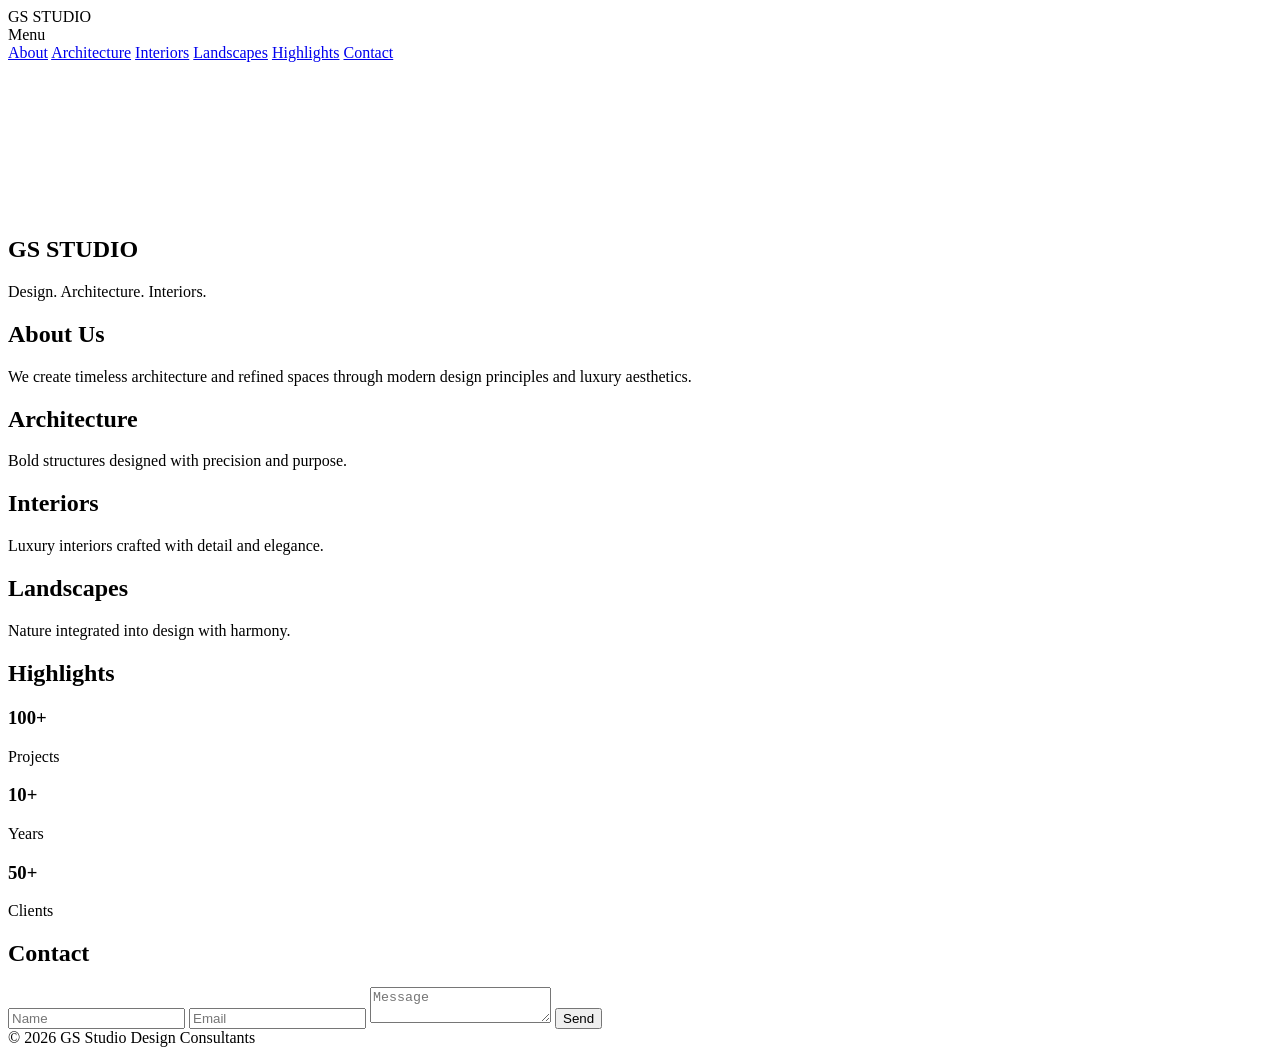
==== index.html @ 10abceb5 "Create index.html" ====
<!DOCTYPE html>
<html lang="en">
<head>
<meta charset="UTF-8">
<meta name="viewport" content="width=device-width, initial-scale=1.0">

<title>GS Studio Design Consultants</title>

<link rel="stylesheet" href="css/style.css">

<link href="https://fonts.googleapis.com/css2?family=Playfair+Display:wght@500&family=Inter:wght@300;400&display=swap" rel="stylesheet">

</head>

<body>

<!-- NAV -->
<header>
    <div class="logo">GS STUDIO</div>
    <div class="menu-toggle" onclick="toggleMenu()">Menu</div>
</header>

<nav id="menu">
    <a href="#about">About</a>
    <a href="#architecture">Architecture</a>
    <a href="#interiors">Interiors</a>
    <a href="#landscape">Landscapes</a>
    <a href="#highlights">Highlights</a>
    <a href="#contact">Contact</a>
</nav>

<!-- HERO -->
<section class="hero">
    <video autoplay muted loop>
        <source src="assets/videos/bg.mp4" type="video/mp4">
    </video>

    <div class="hero-text">
        <h1>GS STUDIO</h1>
        <p>Design. Architecture. Interiors.</p>
    </div>
</section>

<!-- ABOUT -->
<section id="about" class="fade">
    <h2>About Us</h2>
    <p>We create timeless architecture and refined spaces through modern design principles and luxury aesthetics.</p>
</section>

<!-- ARCHITECTURE -->
<section id="architecture" class="split fade">
    <div class="text">
        <h2>Architecture</h2>
        <p>Bold structures designed with precision and purpose.</p>
    </div>
    <div class="image" style="background-image:url('assets/images/arch.jpg')"></div>
</section>

<!-- INTERIORS -->
<section id="interiors" class="split reverse fade">
    <div class="image" style="background-image:url('assets/images/interior.jpg')"></div>
    <div class="text">
        <h2>Interiors</h2>
        <p>Luxury interiors crafted with detail and elegance.</p>
    </div>
</section>

<!-- LANDSCAPE -->
<section id="landscape" class="split fade">
    <div class="text">
        <h2>Landscapes</h2>
        <p>Nature integrated into design with harmony.</p>
    </div>
    <div class="image" style="background-image:url('assets/images/landscape.jpg')"></div>
</section>

<!-- HIGHLIGHTS -->
<section id="highlights" class="fade center">
    <h2>Highlights</h2>
    <div class="stats">
        <div><h3>100+</h3><p>Projects</p></div>
        <div><h3>10+</h3><p>Years</p></div>
        <div><h3>50+</h3><p>Clients</p></div>
    </div>
</section>

<!-- CONTACT -->
<section id="contact" class="fade center">
    <h2>Contact</h2>
    <input type="text" placeholder="Name">
    <input type="email" placeholder="Email">
    <textarea placeholder="Message"></textarea>
    <button>Send</button>
</section>

<footer>
    © 2026 GS Studio Design Consultants
</footer>

<script src="js/script.js"></script>

</body>
</html>
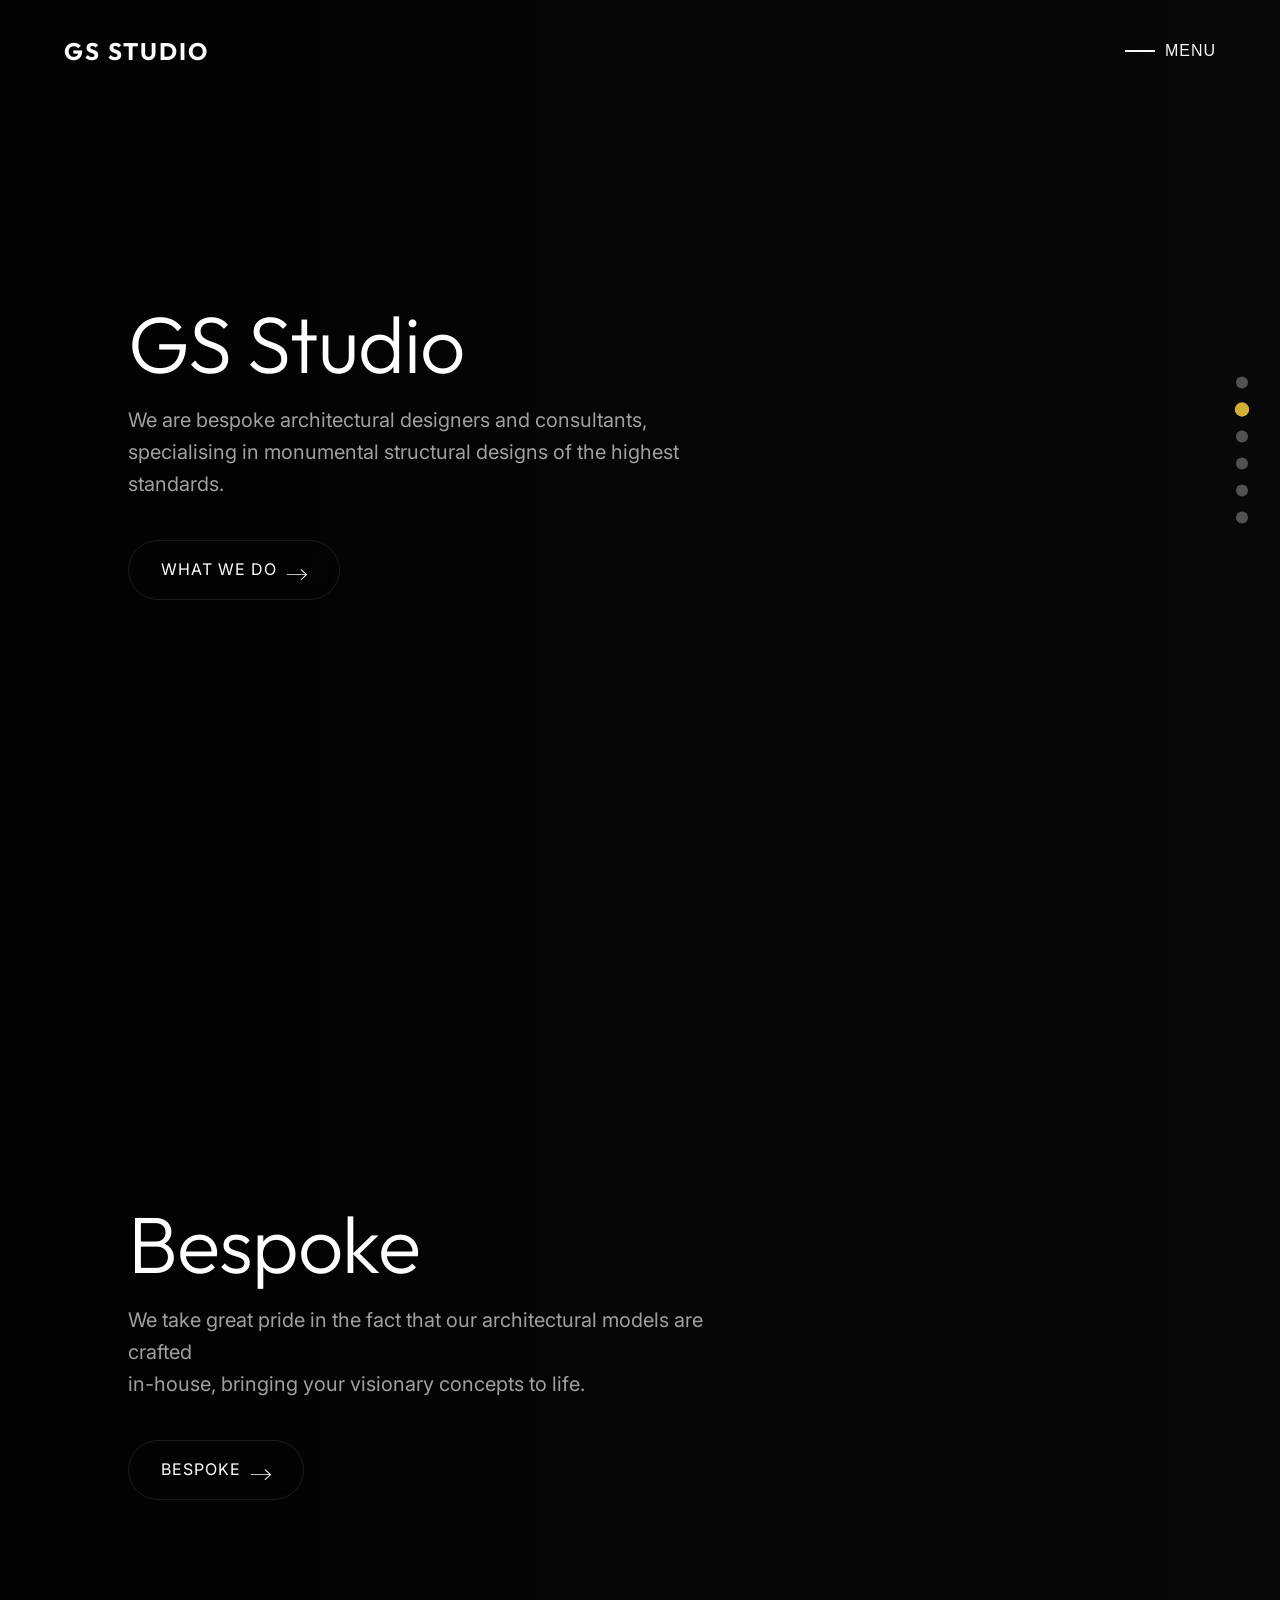
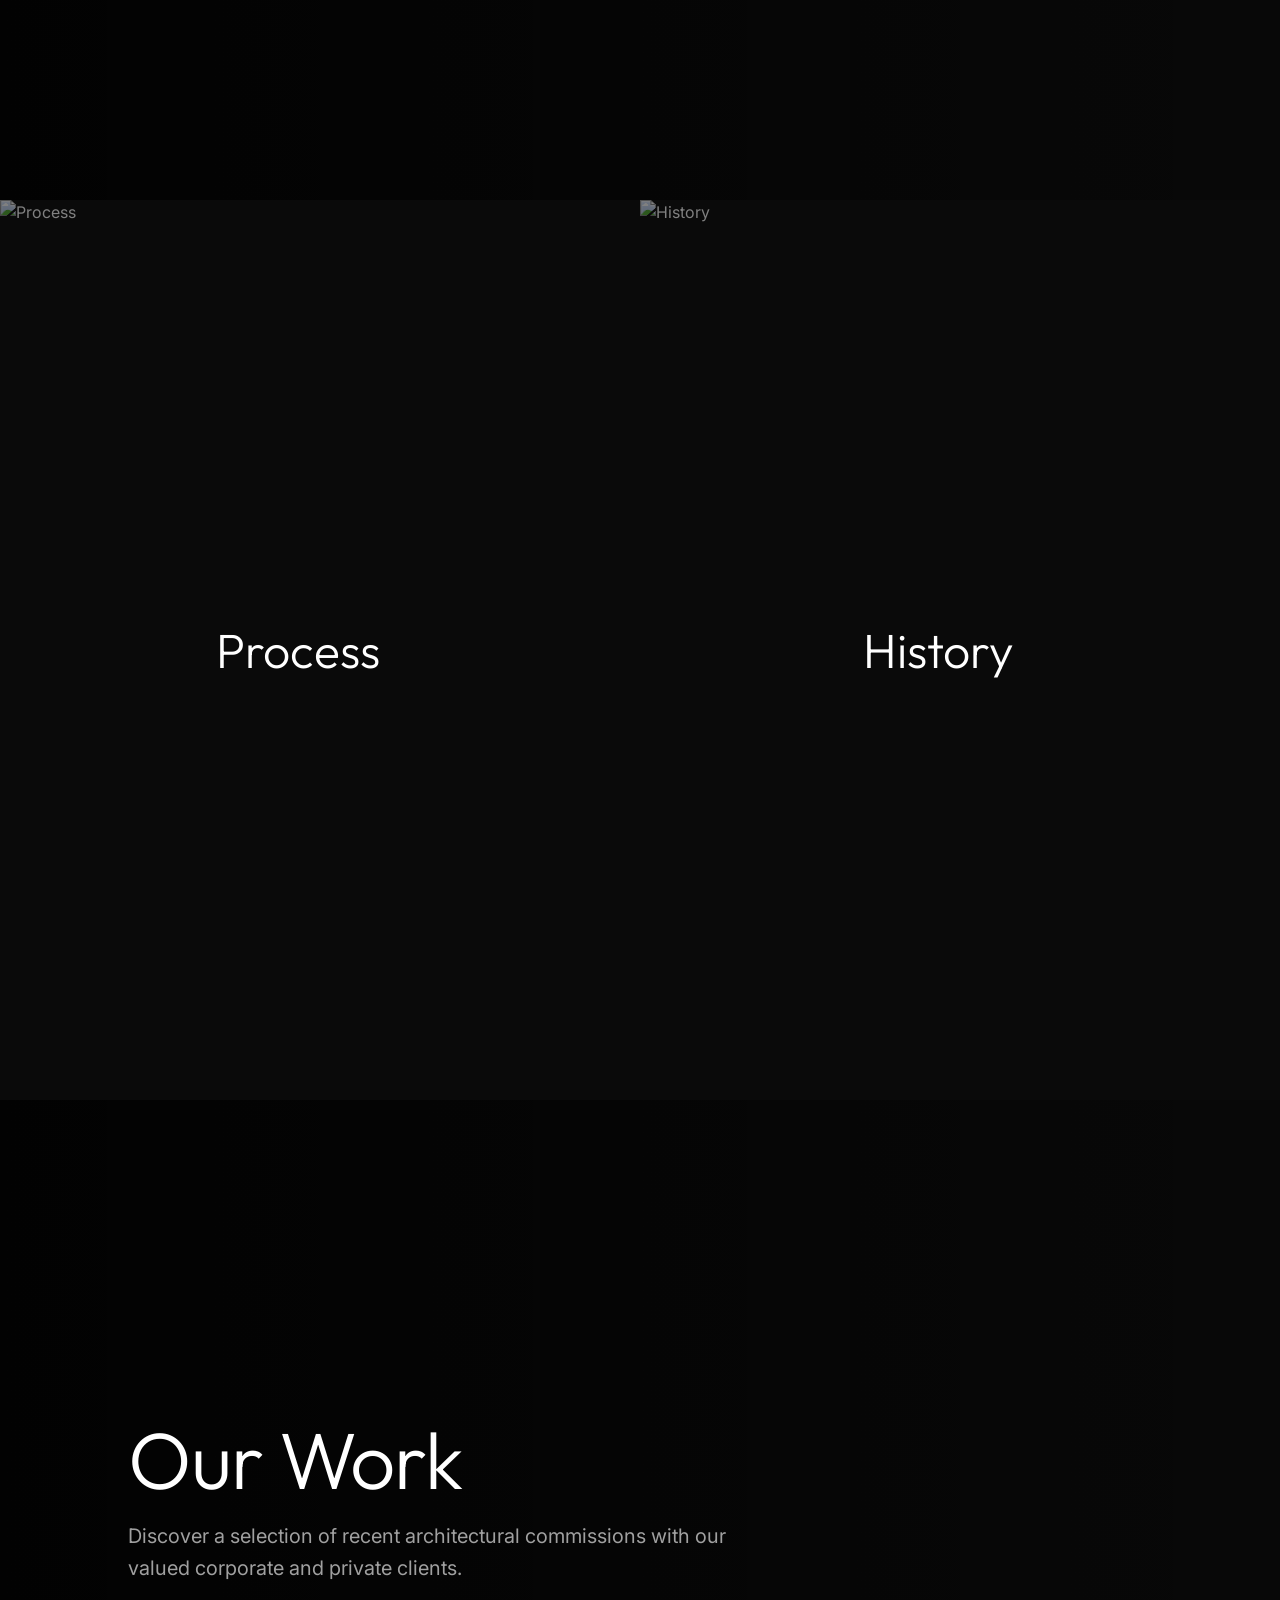
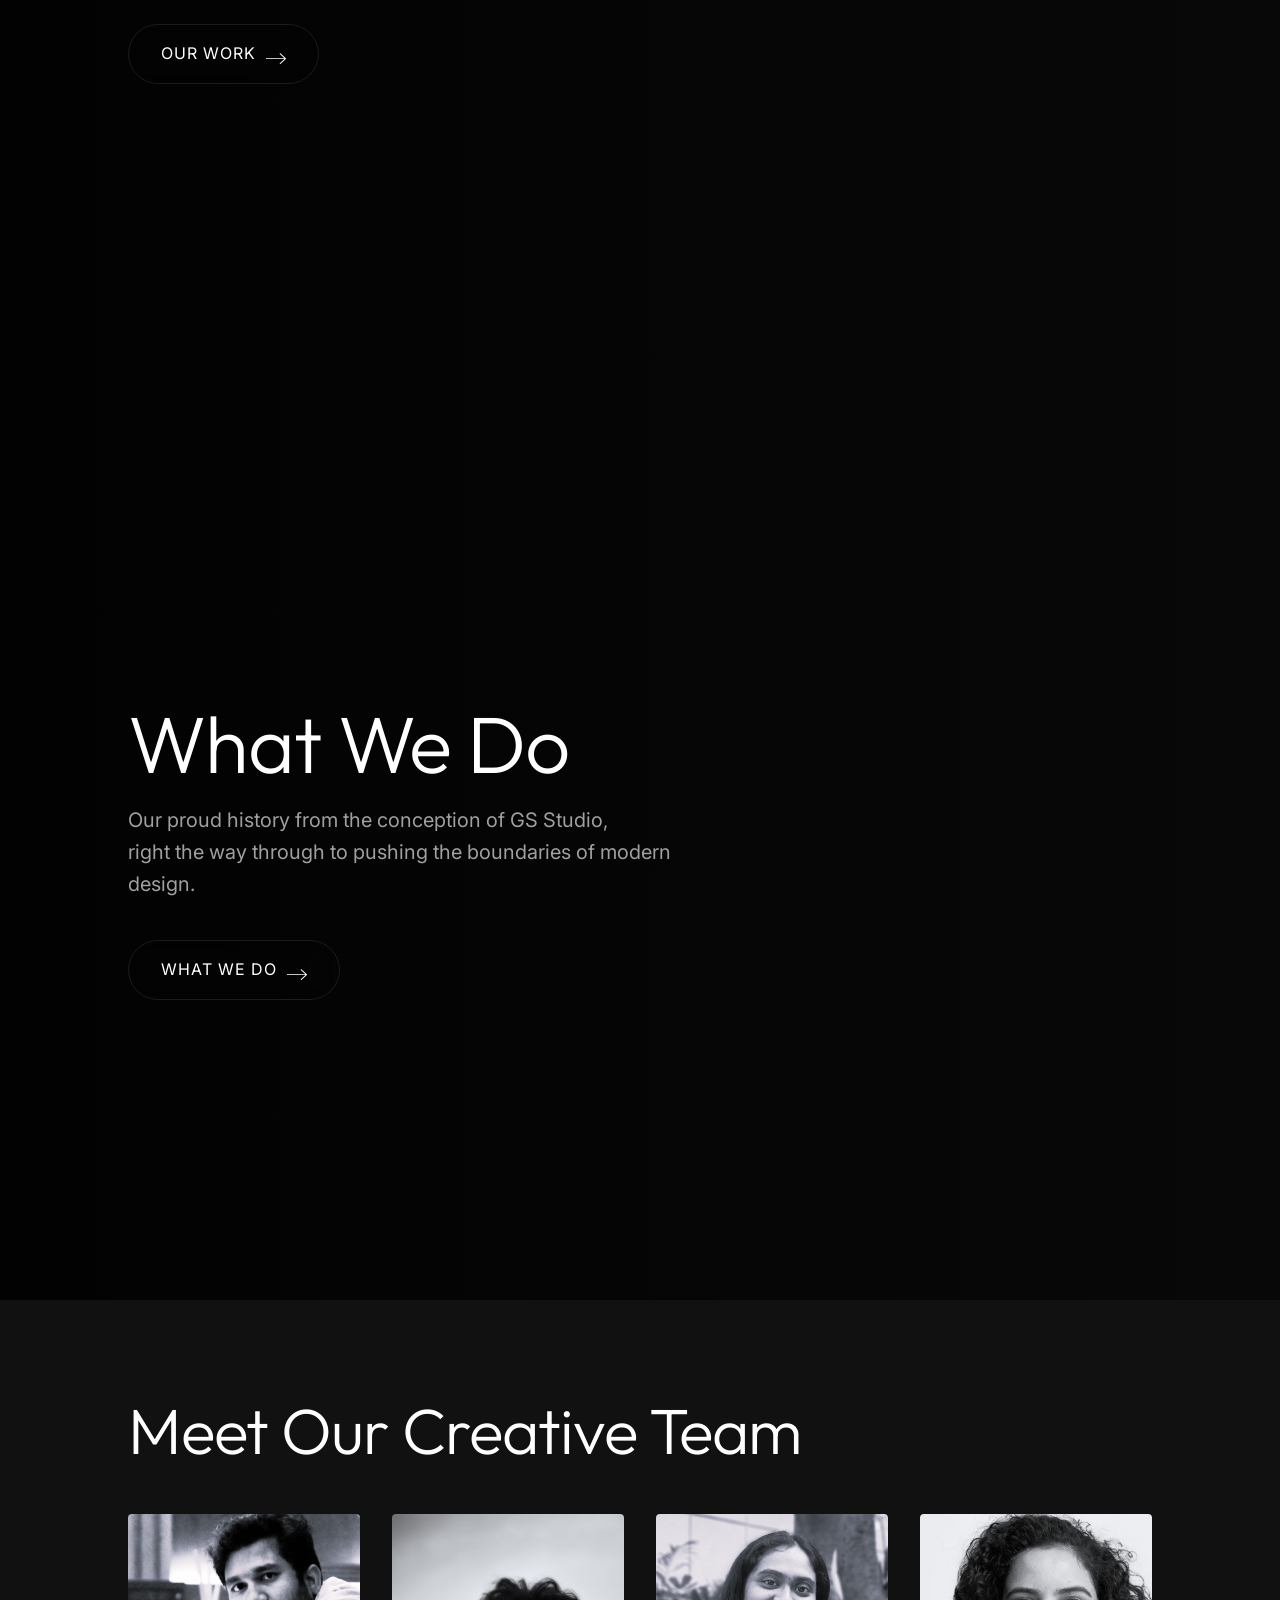
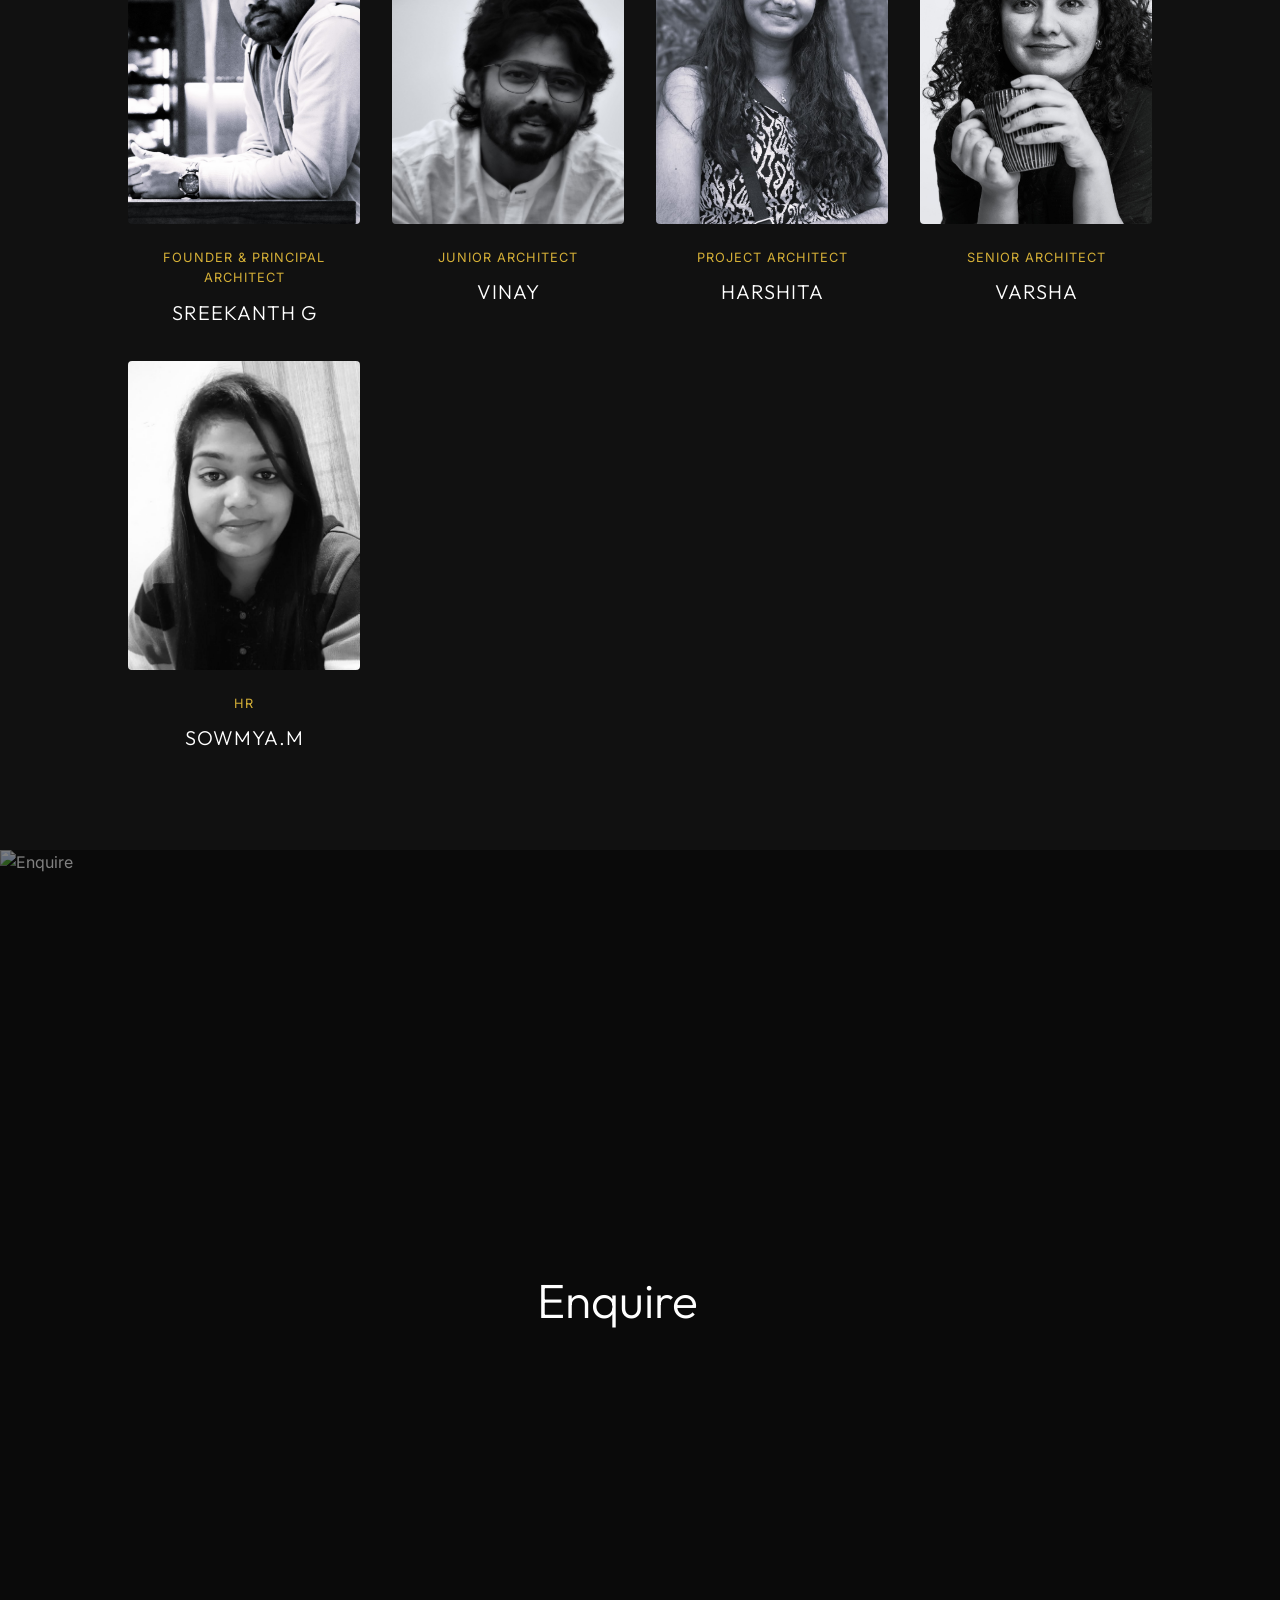
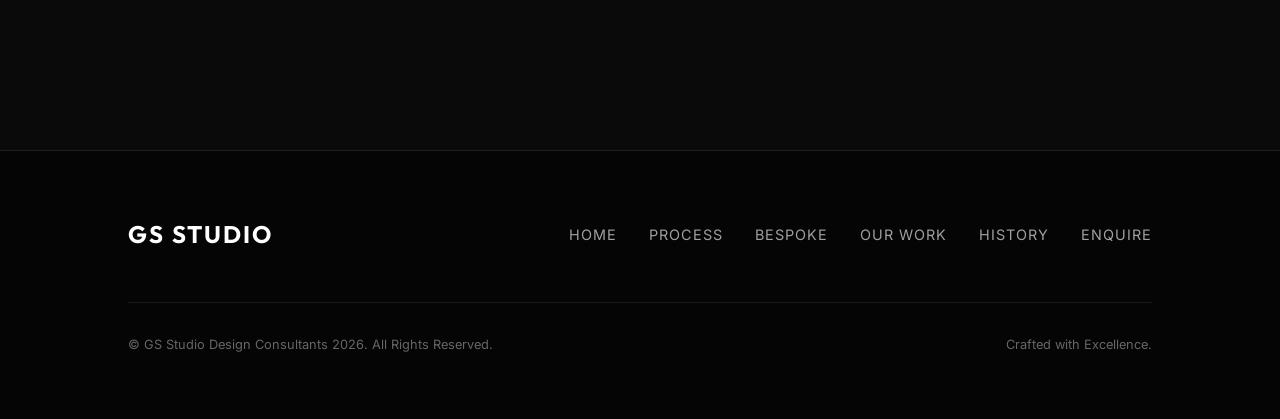
==== commit b2da7ba0: "Initial website" ====
--- a/index.html
+++ b/index.html
@@ -1,103 +1,242 @@
 <!DOCTYPE html>
 <html lang="en">
+
 <head>
-<meta charset="UTF-8">
-<meta name="viewport" content="width=device-width, initial-scale=1.0">
-
-<title>GS Studio Design Consultants</title>
-
-<link rel="stylesheet" href="css/style.css">
-
-<link href="https://fonts.googleapis.com/css2?family=Playfair+Display:wght@500&family=Inter:wght@300;400&display=swap" rel="stylesheet">
-
+  <meta charset="UTF-8">
+  <meta name="viewport" content="width=device-width, initial-scale=1.0">
+  <title>GS Studio Design Consultants | Architect</title>
+  <link rel="stylesheet" href="style.css">
 </head>
 
 <body>
 
-<!-- NAV -->
-<header>
-    <div class="logo">GS STUDIO</div>
-    <div class="menu-toggle" onclick="toggleMenu()">Menu</div>
-</header>
-
-<nav id="menu">
-    <a href="#about">About</a>
-    <a href="#architecture">Architecture</a>
-    <a href="#interiors">Interiors</a>
-    <a href="#landscape">Landscapes</a>
-    <a href="#highlights">Highlights</a>
-    <a href="#contact">Contact</a>
-</nav>
-
-<!-- HERO -->
-<section class="hero">
-    <video autoplay muted loop>
-        <source src="assets/videos/bg.mp4" type="video/mp4">
-    </video>
-
-    <div class="hero-text">
-        <h1>GS STUDIO</h1>
-        <p>Design. Architecture. Interiors.</p>
+  <!-- SVGs for Icons -->
+  <svg style="display: none;">
+    <symbol viewBox="0 0 24 13" id="icon-arrow-right">
+      <path
+        d="M16.89,5.46a.54.54,0,0,0-.49.36.53.53,0,0,0,.15.59l5.5,5.05H.52a.55.55,0,1,0,0,1.09H22.05l-5.5,5a.55.55,0,0,0-.18.38.52.52,0,0,0,.14.39.55.55,0,0,0,.38.18.52.52,0,0,0,.39-.14l6.54-6A.58.58,0,0,0,24,12a.55.55,0,0,0-.18-.4l-6.54-6a.54.54,0,0,0-.39-.14Z" />
+    </symbol>
+  </svg>
+
+  <header class="header">
+    <a href="#" class="logo">GS Studio</a>
+    <button class="menu-btn js-menu-btn">
+      <span class="line"></span> Menu
+    </button>
+  </header>
+
+  <div class="full-menu js-full-menu">
+    <button class="menu-close js-menu-close">Close</button>
+    <div class="menu-inner">
+      <nav class="menu-nav">
+        <ul class="menu-list">
+          <li><a href="#" class="menu-link active">Home</a></li>
+          <li><a href="#" class="menu-link">What We Do</a></li>
+          <li><a href="#" class="menu-link">Process</a></li>
+          <li><a href="#" class="menu-link">Bespoke</a></li>
+          <li><a href="#" class="menu-link">Our Work</a></li>
+          <li><a href="#" class="menu-link">History</a></li>
+          <li><a href="#" class="menu-link">Team</a></li>
+          <li><a href="#" class="menu-link">Work With Us</a></li>
+          <li><a href="#" class="menu-link">Partners</a></li>
+          <li><a href="#" class="menu-link">Enquire</a></li>
+        </ul>
+      </nav>
+      <div class="menu-info">
+        <div class="info-block">
+          <h6>Address.</h6>
+          <p>GS Studio Design Consultants<br>Level 42, Architectural Tower<br>Metropolis<br>Global City</p>
+        </div>
+        <div class="info-block">
+          <h6>Visit.</h6>
+          <p><a href="#">Book an appointment</a></p>
+        </div>
+        <div class="info-block">
+          <h6>Contact.</h6>
+          <p><a href="tel:+123456789">+1 234 567 89</a><br><a href="mailto:hello@gsstudio.com">hello@gsstudio.com</a>
+          </p>
+        </div>
+        <div class="info-block">
+          <h6>Social.</h6>
+          <ul class="social-list">
+            <li><a href="#">Instagram</a></li>
+            <li><a href="#">LinkedIn</a></li>
+            <li><a href="#">Twitter</a></li>
+          </ul>
+        </div>
+      </div>
     </div>
-</section>
-
-<!-- ABOUT -->
-<section id="about" class="fade">
-    <h2>About Us</h2>
-    <p>We create timeless architecture and refined spaces through modern design principles and luxury aesthetics.</p>
-</section>
-
-<!-- ARCHITECTURE -->
-<section id="architecture" class="split fade">
-    <div class="text">
-        <h2>Architecture</h2>
-        <p>Bold structures designed with precision and purpose.</p>
+  </div>
+
+  <div class="jump-nav">
+    <button class="jump-btn active" title="GS Studio"></button>
+    <button class="jump-btn" title="Bespoke"></button>
+    <button class="jump-btn" title="Process"></button>
+    <button class="jump-btn" title="Our Work"></button>
+    <button class="jump-btn" title="What We Do"></button>
+    <button class="jump-btn" title="Team"></button>
+  </div>
+
+  <main>
+    <!-- Section 1 -->
+    <section class="section-panel" id="clarity">
+      <img src="https://images.unsplash.com/photo-1600596542815-ffad4c1539a9?q=80&w=2075&auto=format&fit=crop"
+        class="section-bg" alt="Architecture Hero">
+      <div class="section-overlay"></div>
+      <div class="content">
+        <h1 class="heading">GS Studio</h1>
+        <p class="intro">We are bespoke architectural designers and consultants,<br>specialising in monumental
+          structural designs of the highest standards.</p>
+        <a href="#" class="btn">What We Do <svg>
+            <use href="#icon-arrow-right"></use>
+          </svg></a>
+      </div>
+    </section>
+
+    <!-- Section 2 -->
+    <section class="section-panel" id="bespoke">
+      <img src="https://images.unsplash.com/photo-1600607687939-ce8a6c25118c?q=80&w=2053&auto=format&fit=crop"
+        class="section-bg" alt="Bespoke Architecture">
+      <div class="section-overlay"></div>
+      <div class="content">
+        <h2 class="heading">Bespoke</h2>
+        <p class="intro">We take great pride in the fact that our architectural models are crafted<br>in-house, bringing
+          your visionary concepts to life.</p>
+        <a href="#" class="btn">Bespoke <svg>
+            <use href="#icon-arrow-right"></use>
+          </svg></a>
+      </div>
+    </section>
+
+    <!-- Section 3 Split -->
+    <section class="split-section" id="process">
+      <div class="tile">
+        <img src="https://images.unsplash.com/photo-1503387762-592deb58ef4e?q=80&w=2071&auto=format&fit=crop"
+          class="tile-bg" alt="Process">
+        <div class="tile-content">
+          <h3 class="tile-heading">Process <svg class="tile-icon">
+              <use href="#icon-arrow-right"></use>
+            </svg></h3>
+        </div>
+      </div>
+      <div class="tile">
+        <img src="https://images.unsplash.com/photo-1486406146926-c627a92ad1ab?q=80&w=2070&auto=format&fit=crop"
+          class="tile-bg" alt="History">
+        <div class="tile-content">
+          <h3 class="tile-heading">History <svg class="tile-icon">
+              <use href="#icon-arrow-right"></use>
+            </svg></h3>
+        </div>
+      </div>
+    </section>
+
+    <!-- Section 4 -->
+    <section class="section-panel" id="our-work">
+      <img src="https://images.unsplash.com/photo-1600585154340-be6161a56a0c?q=80&w=2070&auto=format&fit=crop"
+        class="section-bg" alt="Our Work">
+      <div class="section-overlay"></div>
+      <div class="content">
+        <h2 class="heading">Our Work</h2>
+        <p class="intro">Discover a selection of recent architectural commissions with our<br>valued corporate and
+          private clients.</p>
+        <a href="#" class="btn">Our Work <svg>
+            <use href="#icon-arrow-right"></use>
+          </svg></a>
+      </div>
+    </section>
+
+    <!-- Section 5 -->
+    <section class="section-panel" id="what-we-do">
+      <img src="https://images.unsplash.com/photo-1512917774080-9991f1c4c750?q=80&w=2070&auto=format&fit=crop"
+        class="section-bg" alt="What We Do">
+      <div class="section-overlay"></div>
+      <div class="content">
+        <h2 class="heading">What We Do</h2>
+        <p class="intro">Our proud history from the conception of GS Studio,<br>right the way through to pushing the
+          boundaries of modern design.</p>
+        <a href="#" class="btn">What We Do <svg>
+            <use href="#icon-arrow-right"></use>
+          </svg></a>
+      </div>
+    </section>
+
+    <!-- Team Section -->
+    <section class="team-section" id="team">
+      <div class="content team-content">
+        <h2 class="heading" style="font-size: 4rem;">Meet Our Creative Team</h2>
+        <div class="team-grid">
+          <div class="team-member">
+            <div class="team-img-wrapper">
+              <img src="employees/SREEKANTH_G._-_PRINCIPAL_ARCHITECT__FOUNDER.JPG" alt="Sreekanth G">
+            </div>
+            <p class="team-role">FOUNDER & PRINCIPAL ARCHITECT</p>
+            <h4 class="team-name">SREEKANTH G</h4>
+          </div>
+          <div class="team-member">
+            <div class="team-img-wrapper">
+              <img src="employees/VINAY_-_JUNIOR_ARCHITECT..jpg" alt="Vinay">
+            </div>
+            <p class="team-role">JUNIOR ARCHITECT</p>
+            <h4 class="team-name">VINAY</h4>
+          </div>
+          <div class="team-member">
+            <div class="team-img-wrapper">
+              <img src="employees/HARSHITA_-_PROJECT_ARCHITECT.jpg" alt="Harshita">
+            </div>
+            <p class="team-role">PROJECT ARCHITECT</p>
+            <h4 class="team-name">HARSHITA</h4>
+          </div>
+          <div class="team-member">
+            <div class="team-img-wrapper">
+              <img src="employees/IMG_0664_xVgN5ju.JPG" alt="Varsha">
+            </div>
+            <p class="team-role">SENIOR ARCHITECT</p>
+            <h4 class="team-name">VARSHA</h4>
+          </div>
+          <div class="team-member">
+            <div class="team-img-wrapper">
+              <img src="employees/sowmya_pic.jpeg" alt="Sowmya.M">
+            </div>
+            <p class="team-role">HR</p>
+            <h4 class="team-name">SOWMYA.M</h4>
+          </div>
+        </div>
+      </div>
+    </section>
+
+    <!-- Enquire Split -->
+    <section class="split-section" id="enquire">
+      <div class="tile" style="flex: 100%;">
+        <img src="https://images.unsplash.com/photo-1497366216548-37526070297c?q=80&w=2069&auto=format&fit=crop"
+          class="tile-bg" alt="Enquire">
+        <div class="tile-content">
+          <h3 class="tile-heading">Enquire <svg class="tile-icon">
+              <use href="#icon-arrow-right"></use>
+            </svg></h3>
+        </div>
+      </div>
+    </section>
+  </main>
+
+  <footer class="footer">
+    <div class="footer-top">
+      <a href="#" class="logo">GS Studio</a>
+      <ul class="footer-nav">
+        <li><a href="#">Home</a></li>
+        <li><a href="#">Process</a></li>
+        <li><a href="#">Bespoke</a></li>
+        <li><a href="#">Our Work</a></li>
+        <li><a href="#">History</a></li>
+        <li><a href="#">Enquire</a></li>
+      </ul>
     </div>
-    <div class="image" style="background-image:url('assets/images/arch.jpg')"></div>
-</section>
-
-<!-- INTERIORS -->
-<section id="interiors" class="split reverse fade">
-    <div class="image" style="background-image:url('assets/images/interior.jpg')"></div>
-    <div class="text">
-        <h2>Interiors</h2>
-        <p>Luxury interiors crafted with detail and elegance.</p>
+    <div class="footer-bottom">
+      <p>© GS Studio Design Consultants 2026. All Rights Reserved.</p>
+      <p>Crafted with Excellence.</p>
     </div>
-</section>
-
-<!-- LANDSCAPE -->
-<section id="landscape" class="split fade">
-    <div class="text">
-        <h2>Landscapes</h2>
-        <p>Nature integrated into design with harmony.</p>
-    </div>
-    <div class="image" style="background-image:url('assets/images/landscape.jpg')"></div>
-</section>
-
-<!-- HIGHLIGHTS -->
-<section id="highlights" class="fade center">
-    <h2>Highlights</h2>
-    <div class="stats">
-        <div><h3>100+</h3><p>Projects</p></div>
-        <div><h3>10+</h3><p>Years</p></div>
-        <div><h3>50+</h3><p>Clients</p></div>
-    </div>
-</section>
-
-<!-- CONTACT -->
-<section id="contact" class="fade center">
-    <h2>Contact</h2>
-    <input type="text" placeholder="Name">
-    <input type="email" placeholder="Email">
-    <textarea placeholder="Message"></textarea>
-    <button>Send</button>
-</section>
-
-<footer>
-    © 2026 GS Studio Design Consultants
-</footer>
-
-<script src="js/script.js"></script>
-
+  </footer>
+
+  <script src="script.js"></script>
 </body>
-</html>
+
+</html>
--- a/style.css
+++ b/style.css
@@ -0,0 +1,510 @@
+@import url('https://fonts.googleapis.com/css2?family=Inter:wght@300;400;500&family=Outfit:wght@300;400;600;700&display=swap');
+
+:root {
+  --bg-color: #0a0a0a;
+  --text-primary: #ffffff;
+  --text-secondary: #a0a0a0;
+  --accent-color: #d4af37; /* Gold */
+  --border-color: rgba(255, 255, 255, 0.1);
+  --glass-bg: rgba(10, 10, 10, 0.7);
+}
+
+* {
+  box-sizing: border-box;
+  margin: 0;
+  padding: 0;
+}
+
+body {
+  font-family: 'Inter', sans-serif;
+  background-color: var(--bg-color);
+  color: var(--text-primary);
+  overflow-x: hidden;
+  line-height: 1.6;
+}
+
+h1, h2, h3, h4, h5, h6 {
+  font-family: 'Outfit', sans-serif;
+  font-weight: 300;
+}
+
+a {
+  text-decoration: none;
+  color: inherit;
+}
+
+/* Header */
+.header {
+  position: fixed;
+  top: 0;
+  left: 0;
+  width: 100%;
+  padding: 2rem 4rem;
+  display: flex;
+  justify-content: space-between;
+  align-items: center;
+  z-index: 100;
+  mix-blend-mode: difference;
+}
+
+.logo {
+  font-family: 'Outfit', sans-serif;
+  font-size: 1.5rem;
+  font-weight: 700;
+  letter-spacing: 2px;
+  text-transform: uppercase;
+  color: #fff;
+}
+
+.menu-btn {
+  background: none;
+  border: none;
+  color: #fff;
+  font-size: 1rem;
+  font-weight: 500;
+  cursor: pointer;
+  text-transform: uppercase;
+  letter-spacing: 1px;
+  display: flex;
+  align-items: center;
+  gap: 10px;
+}
+
+.menu-btn .line {
+  display: block;
+  width: 30px;
+  height: 2px;
+  background-color: #fff;
+  transition: 0.3s;
+}
+
+.menu-btn:hover .line {
+  width: 40px;
+}
+
+/* Sections */
+.section-panel {
+  position: relative;
+  height: 100vh;
+  width: 100%;
+  display: flex;
+  align-items: center;
+  justify-content: flex-start;
+  padding: 0 10%;
+  overflow: hidden;
+}
+
+.section-bg {
+  position: absolute;
+  top: 0;
+  left: 0;
+  width: 100%;
+  height: 100%;
+  object-fit: cover;
+  z-index: -2;
+  filter: brightness(0.6);
+  transition: transform 1.5s ease-out;
+}
+
+.section-overlay {
+  position: absolute;
+  top: 0;
+  left: 0;
+  width: 100%;
+  height: 100%;
+  background: linear-gradient(to right, rgba(0,0,0,0.8) 0%, rgba(0,0,0,0.2) 100%);
+  z-index: -1;
+}
+
+.content {
+  max-width: 600px;
+  opacity: 0;
+  transform: translateY(50px);
+  transition: opacity 1s ease, transform 1s ease;
+}
+
+.content.visible {
+  opacity: 1;
+  transform: translateY(0);
+}
+
+.heading {
+  font-size: 5rem;
+  margin-bottom: 1rem;
+  line-height: 1.1;
+  letter-spacing: -1px;
+}
+
+.intro {
+  font-size: 1.25rem;
+  color: var(--text-secondary);
+  margin-bottom: 2.5rem;
+}
+
+.btn {
+  display: inline-flex;
+  align-items: center;
+  padding: 1rem 2rem;
+  background-color: transparent;
+  color: var(--text-primary);
+  border: 1px solid var(--border-color);
+  border-radius: 30px;
+  font-size: 1rem;
+  text-transform: uppercase;
+  letter-spacing: 1px;
+  transition: all 0.3s ease;
+  backdrop-filter: blur(10px);
+}
+
+.btn:hover {
+  background-color: var(--accent-color);
+  border-color: var(--accent-color);
+  color: #000;
+}
+
+.btn svg {
+  margin-left: 10px;
+  width: 20px;
+  height: 20px;
+  fill: currentColor;
+  transition: transform 0.3s ease;
+}
+
+.btn:hover svg {
+  transform: translateX(5px);
+}
+
+/* Split Section */
+.split-section {
+  display: flex;
+  height: 100vh;
+  width: 100%;
+}
+
+.tile {
+  flex: 1;
+  position: relative;
+  overflow: hidden;
+  display: flex;
+  align-items: center;
+  justify-content: center;
+  cursor: pointer;
+}
+
+.tile-bg {
+  position: absolute;
+  top: 0;
+  left: 0;
+  width: 100%;
+  height: 100%;
+  object-fit: cover;
+  transition: transform 0.7s ease, filter 0.7s ease;
+  filter: brightness(0.5);
+  z-index: -1;
+}
+
+.tile:hover .tile-bg {
+  transform: scale(1.05);
+  filter: brightness(0.3);
+}
+
+.tile-content {
+  text-align: center;
+  z-index: 1;
+}
+
+.tile-heading {
+  font-size: 3rem;
+  display: flex;
+  align-items: center;
+  gap: 15px;
+  transition: color 0.3s ease;
+}
+
+.tile:hover .tile-heading {
+  color: var(--accent-color);
+}
+
+.tile-icon {
+  width: 30px;
+  height: 30px;
+  fill: currentColor;
+  opacity: 0;
+  transform: translateX(-20px);
+  transition: all 0.3s ease;
+}
+
+.tile:hover .tile-icon {
+  opacity: 1;
+  transform: translateX(0);
+}
+
+/* Jump Nav */
+.jump-nav {
+  position: fixed;
+  right: 2rem;
+  top: 50%;
+  transform: translateY(-50%);
+  display: flex;
+  flex-direction: column;
+  gap: 15px;
+  z-index: 50;
+}
+
+.jump-btn {
+  width: 12px;
+  height: 12px;
+  border-radius: 50%;
+  background-color: rgba(255, 255, 255, 0.3);
+  border: none;
+  cursor: pointer;
+  transition: all 0.3s ease;
+  position: relative;
+}
+
+.jump-btn:hover, .jump-btn.active {
+  background-color: var(--accent-color);
+  transform: scale(1.2);
+}
+
+.jump-btn::after {
+  content: attr(title);
+  position: absolute;
+  right: 25px;
+  top: 50%;
+  transform: translateY(-50%);
+  background-color: var(--glass-bg);
+  padding: 5px 10px;
+  border-radius: 4px;
+  font-size: 0.8rem;
+  opacity: 0;
+  visibility: hidden;
+  transition: all 0.3s ease;
+  white-space: nowrap;
+  backdrop-filter: blur(5px);
+}
+
+.jump-btn:hover::after {
+  opacity: 1;
+  visibility: visible;
+}
+
+/* Fullscreen Menu */
+.full-menu {
+  position: fixed;
+  top: 0;
+  left: 0;
+  width: 100%;
+  height: 100vh;
+  background-color: rgba(10, 10, 10, 0.95);
+  backdrop-filter: blur(20px);
+  z-index: 200;
+  display: flex;
+  opacity: 0;
+  visibility: hidden;
+  transition: all 0.5s cubic-bezier(0.77, 0, 0.175, 1);
+}
+
+.full-menu.open {
+  opacity: 1;
+  visibility: visible;
+}
+
+.menu-close {
+  position: absolute;
+  top: 2rem;
+  right: 4rem;
+  background: none;
+  border: none;
+  color: #fff;
+  font-size: 1rem;
+  cursor: pointer;
+  text-transform: uppercase;
+  letter-spacing: 1px;
+  transition: color 0.3s;
+}
+
+.menu-close:hover {
+  color: var(--accent-color);
+}
+
+.menu-inner {
+  display: flex;
+  width: 100%;
+  padding: 8rem 10%;
+  gap: 10%;
+}
+
+.menu-nav {
+  flex: 1;
+}
+
+.menu-list {
+  list-style: none;
+  display: flex;
+  flex-direction: column;
+  gap: 1.5rem;
+}
+
+.menu-link {
+  font-family: 'Outfit', sans-serif;
+  font-size: 3rem;
+  font-weight: 300;
+  position: relative;
+  transition: color 0.3s;
+  display: inline-block;
+}
+
+.menu-link:hover, .menu-link.active {
+  color: var(--accent-color);
+}
+
+.menu-info {
+  flex: 1;
+  display: grid;
+  grid-template-columns: 1fr 1fr;
+  gap: 3rem;
+  align-content: start;
+}
+
+.info-block h6 {
+  font-size: 1rem;
+  color: var(--accent-color);
+  margin-bottom: 1rem;
+  text-transform: uppercase;
+  letter-spacing: 2px;
+}
+
+.info-block p, .info-block a {
+  color: var(--text-secondary);
+  transition: color 0.3s;
+}
+
+.info-block a:hover {
+  color: #fff;
+}
+
+.social-list {
+  list-style: none;
+}
+
+/* Team Section */
+.team-section {
+  position: relative;
+  min-height: 100vh;
+  width: 100%;
+  display: flex;
+  align-items: center;
+  justify-content: center;
+  padding: 6rem 10%;
+  background-color: #111;
+}
+
+.team-content {
+  max-width: 1200px;
+  width: 100%;
+}
+
+.team-grid {
+  display: grid;
+  grid-template-columns: repeat(auto-fit, minmax(200px, 1fr));
+  gap: 2rem;
+  margin-top: 3rem;
+}
+
+.team-member {
+  text-align: center;
+  transition: transform 0.3s ease;
+}
+
+.team-member:hover {
+  transform: translateY(-10px);
+}
+
+.team-img-wrapper {
+  width: 100%;
+  aspect-ratio: 3/4;
+  overflow: hidden;
+  margin-bottom: 1.5rem;
+  border-radius: 4px;
+}
+
+.team-img-wrapper img {
+  width: 100%;
+  height: 100%;
+  object-fit: cover;
+  transition: transform 0.5s ease;
+  background-color: #222;
+}
+
+.team-member:hover .team-img-wrapper img {
+  transform: scale(1.05);
+}
+
+.team-role {
+  font-size: 0.8rem;
+  color: var(--accent-color);
+  text-transform: uppercase;
+  letter-spacing: 1px;
+  margin-bottom: 0.5rem;
+}
+
+.team-name {
+  font-size: 1.25rem;
+  color: var(--text-primary);
+  letter-spacing: 1px;
+}
+
+/* Footer */
+.footer {
+  padding: 4rem 10%;
+  background-color: #050505;
+  border-top: 1px solid var(--border-color);
+}
+
+.footer-top {
+  display: flex;
+  justify-content: space-between;
+  align-items: center;
+  margin-bottom: 3rem;
+}
+
+.footer-nav {
+  display: flex;
+  gap: 2rem;
+  list-style: none;
+}
+
+.footer-nav a {
+  color: var(--text-secondary);
+  font-size: 0.9rem;
+  text-transform: uppercase;
+  letter-spacing: 1px;
+  transition: color 0.3s;
+}
+
+.footer-nav a:hover {
+  color: var(--accent-color);
+}
+
+.footer-bottom {
+  display: flex;
+  justify-content: space-between;
+  align-items: center;
+  color: #666;
+  font-size: 0.8rem;
+  border-top: 1px solid #1a1a1a;
+  padding-top: 2rem;
+}
+
+/* Responsive */
+@media (max-width: 768px) {
+  .heading { font-size: 3rem; }
+  .split-section { flex-direction: column; }
+  .menu-inner { flex-direction: column; gap: 3rem; padding: 6rem 5%; }
+  .menu-link { font-size: 2rem; }
+  .header { padding: 1.5rem 5%; }
+  .jump-nav { display: none; }
+  .footer-top { flex-direction: column; gap: 2rem; align-items: flex-start; }
+  .footer-nav { flex-wrap: wrap; }
+}
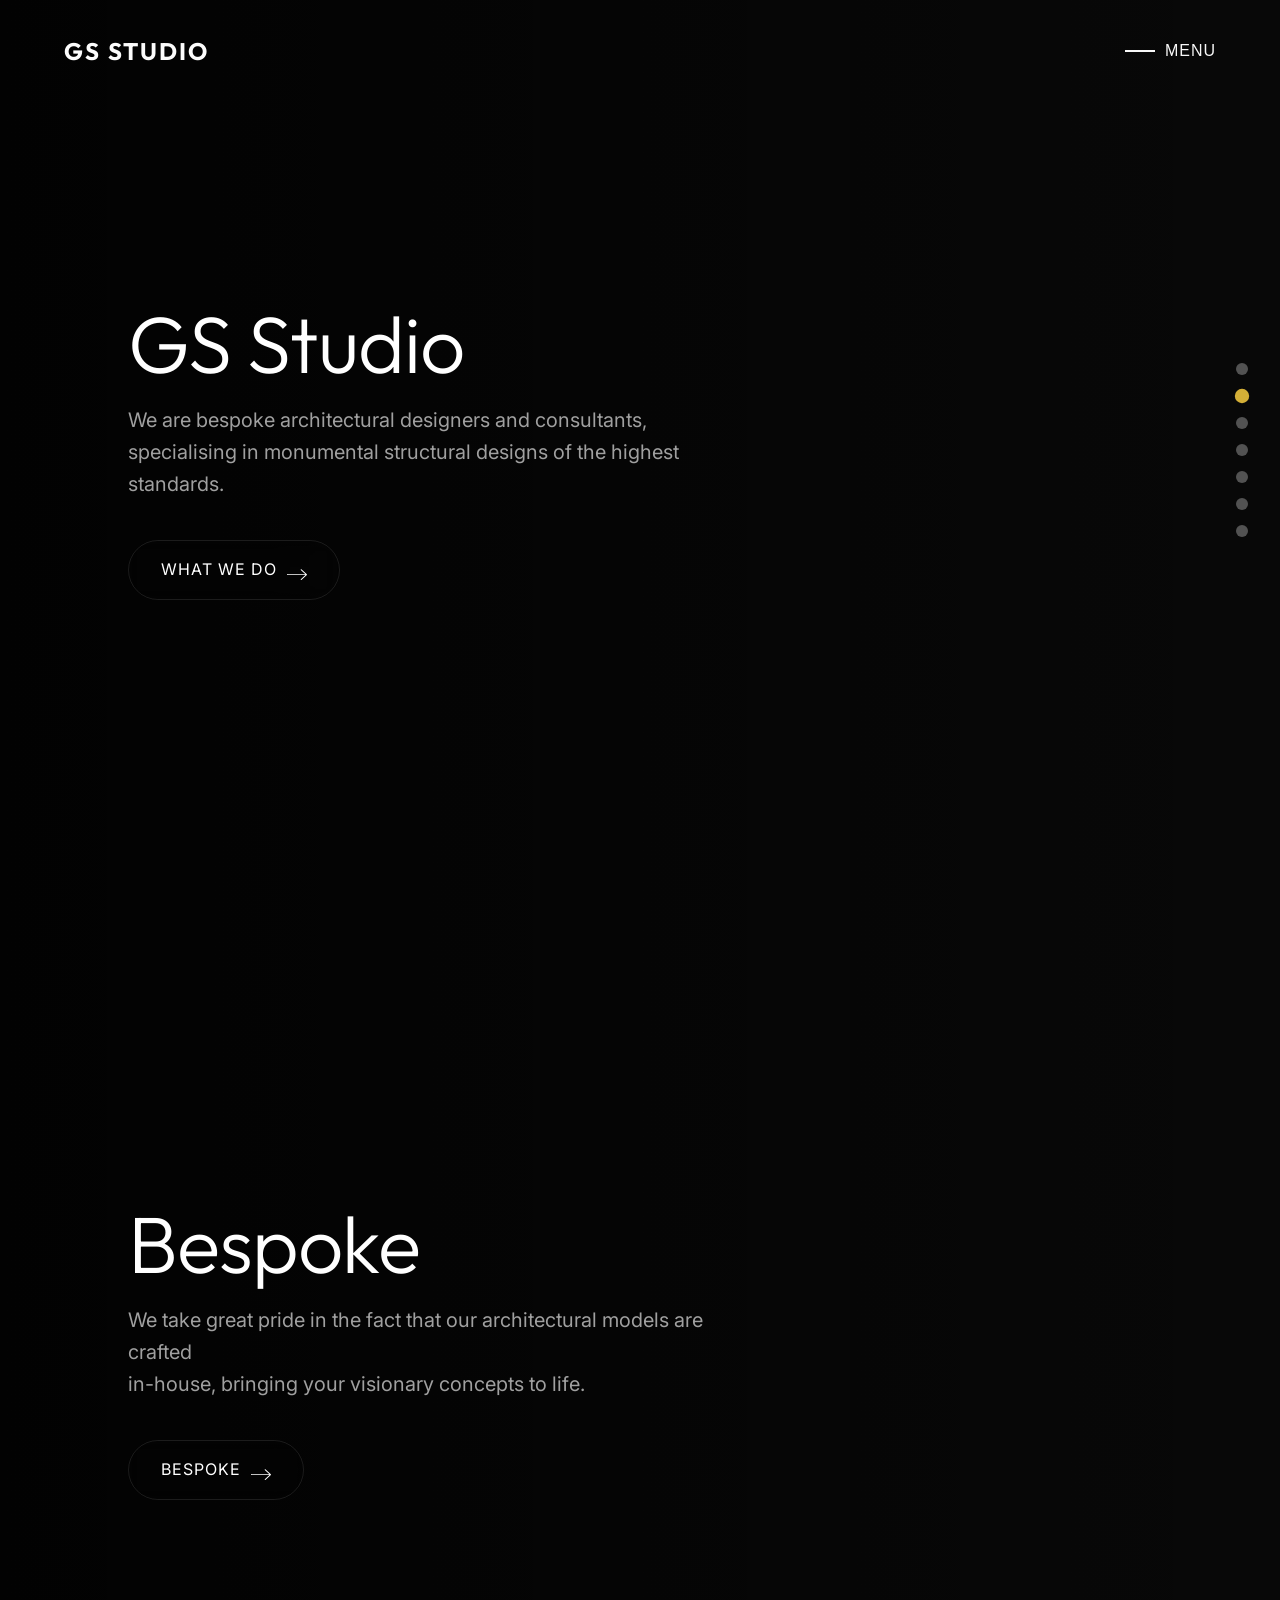
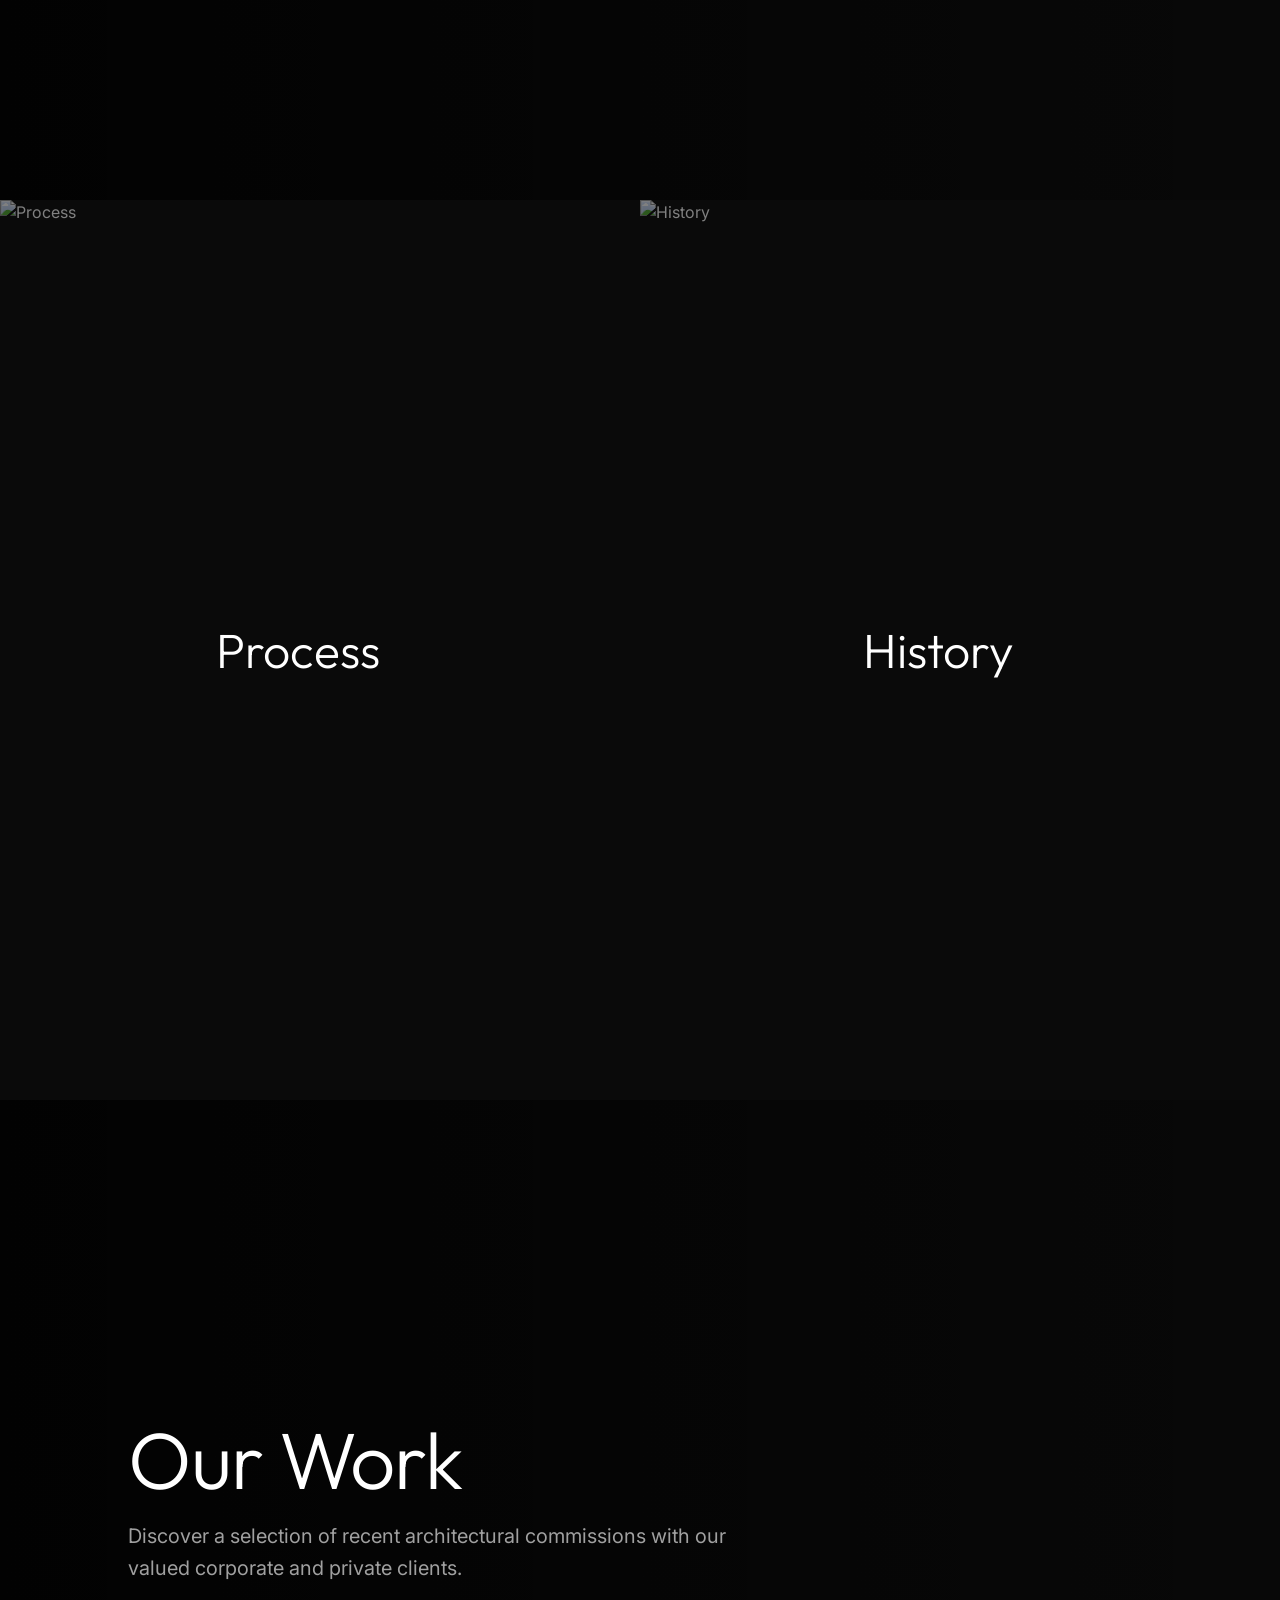
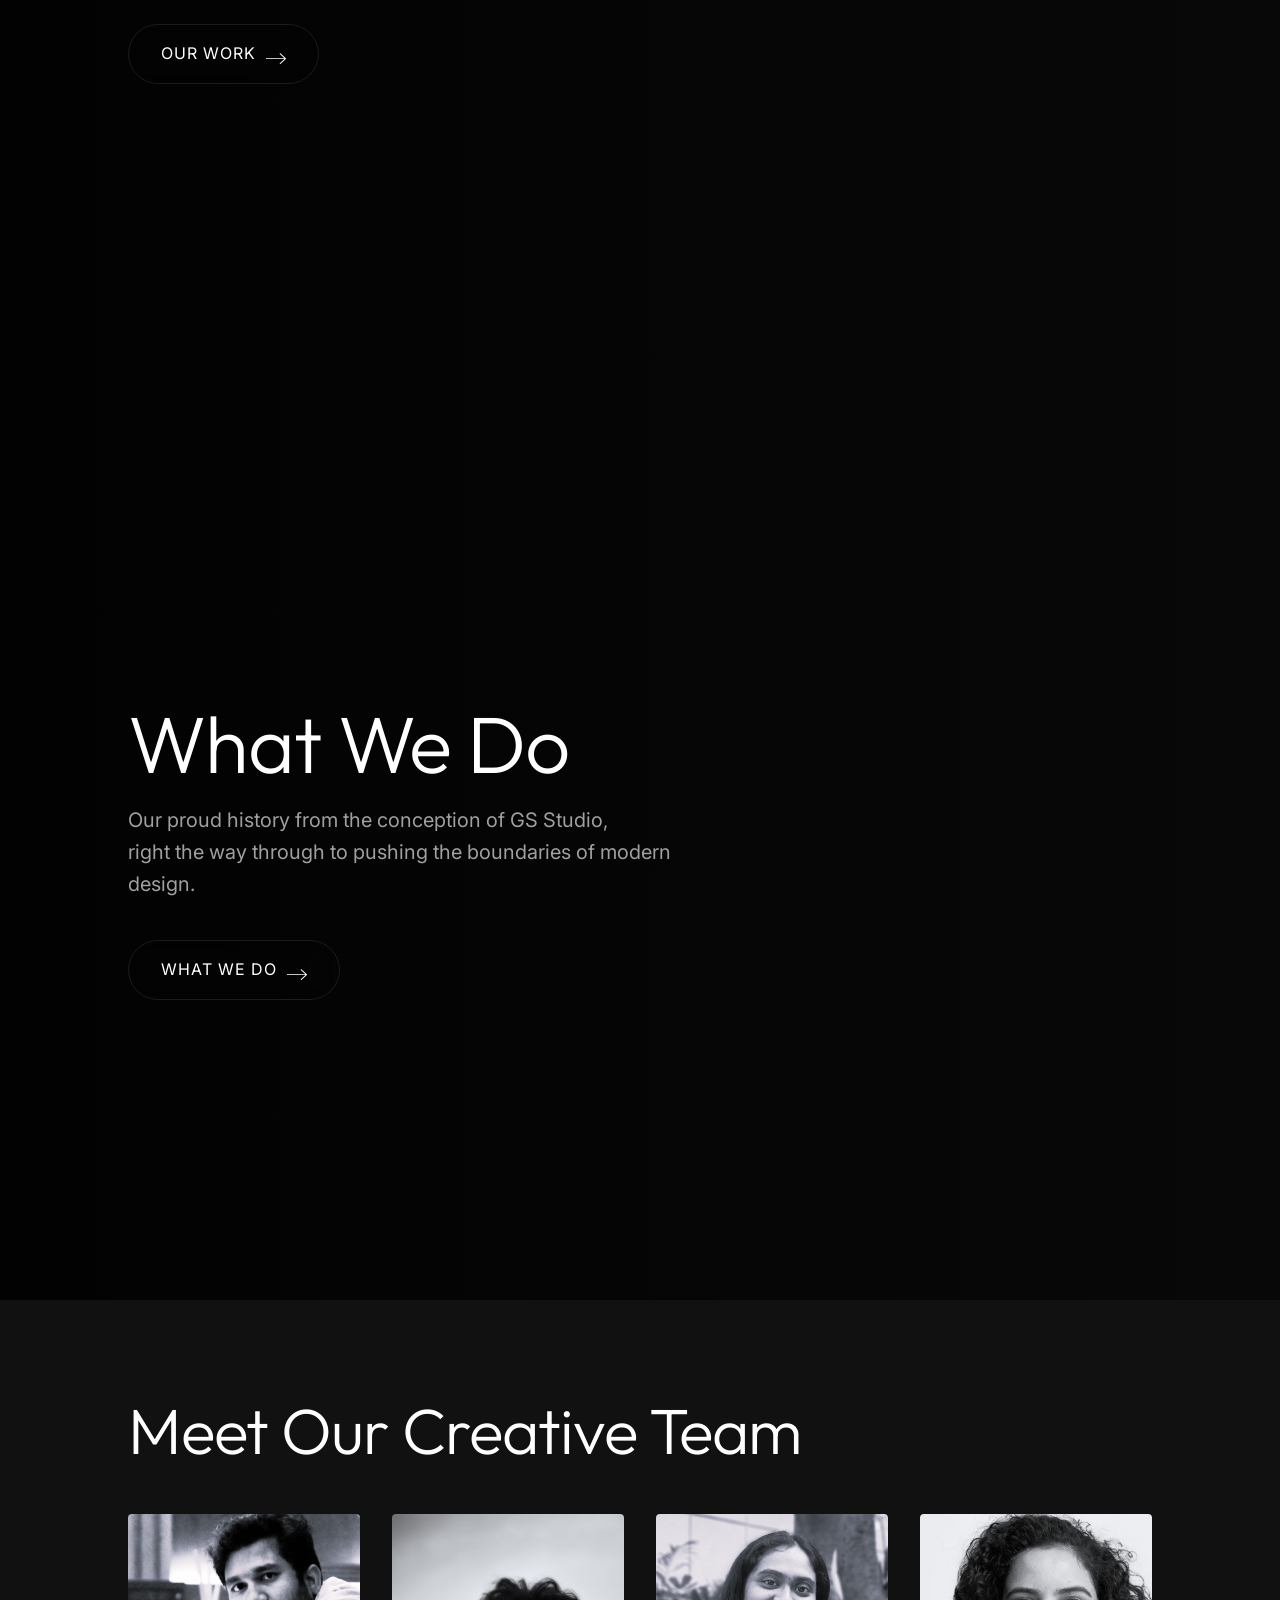
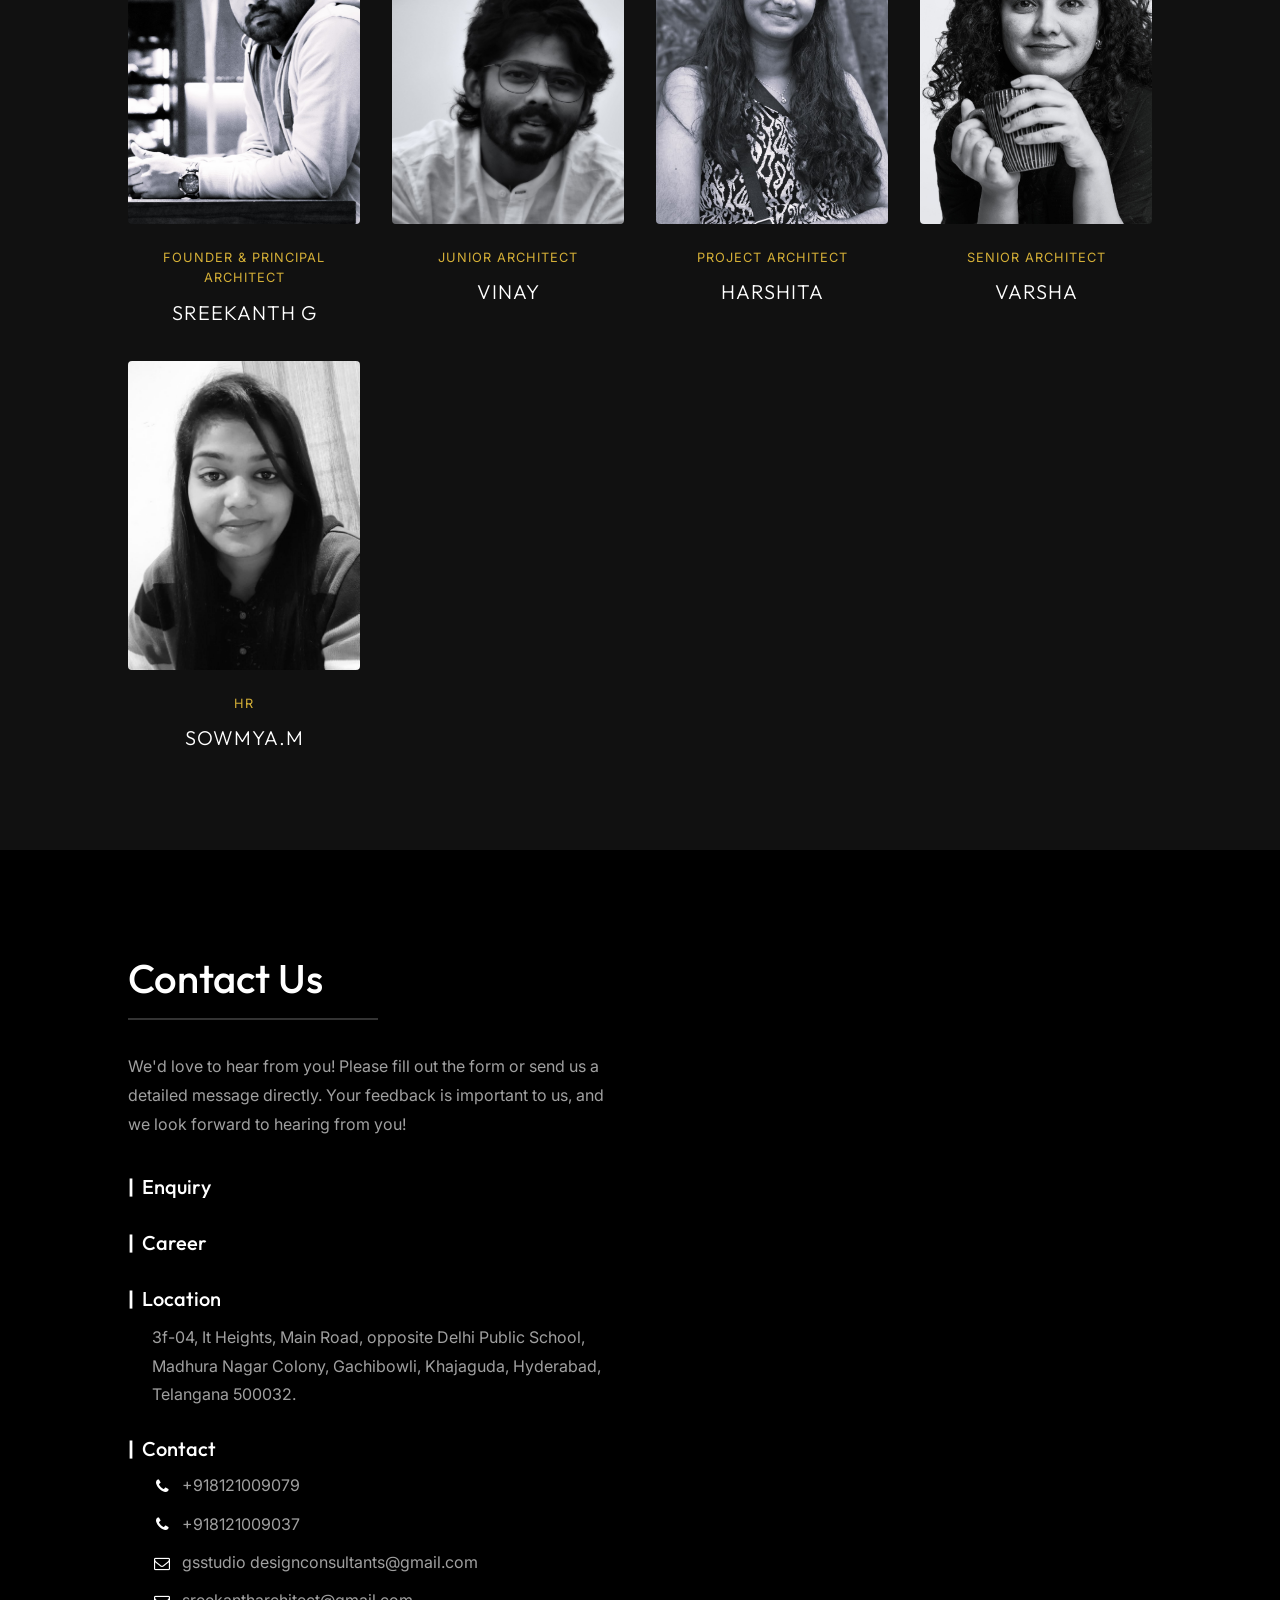
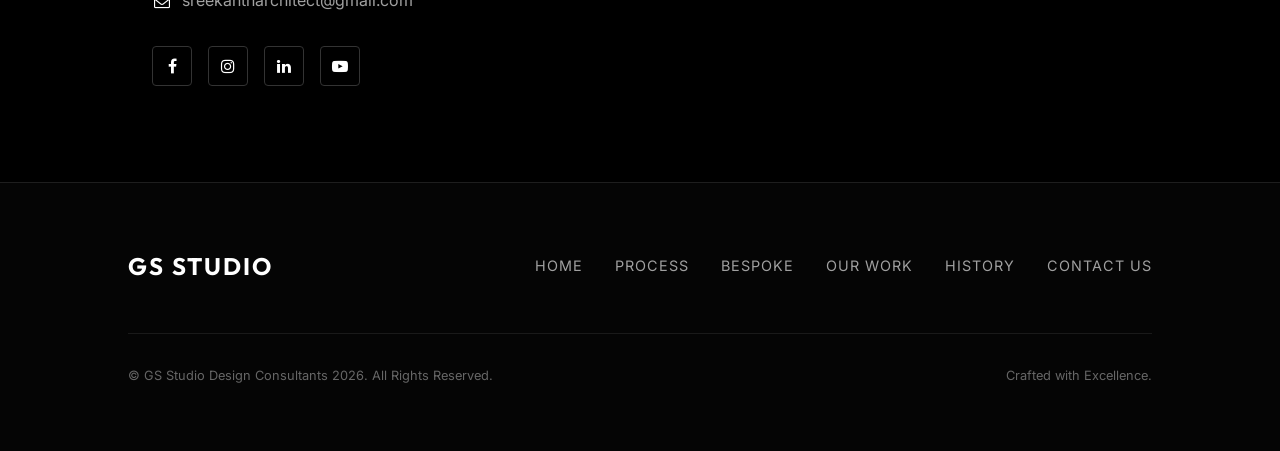
==== commit b2a55a06: "added the contact" ====
--- a/index.html
+++ b/index.html
@@ -6,6 +6,7 @@
   <meta name="viewport" content="width=device-width, initial-scale=1.0">
   <title>GS Studio Design Consultants | Architect</title>
   <link rel="stylesheet" href="style.css">
+  <link href="https://cdnjs.cloudflare.com/ajax/libs/font-awesome/4.7.0/css/font-awesome.css" rel="stylesheet">
 </head>
 
 <body>
@@ -39,7 +40,7 @@
           <li><a href="#" class="menu-link">Team</a></li>
           <li><a href="#" class="menu-link">Work With Us</a></li>
           <li><a href="#" class="menu-link">Partners</a></li>
-          <li><a href="#" class="menu-link">Enquire</a></li>
+          <li><a href="#contact" class="menu-link">Contact Us</a></li>
         </ul>
       </nav>
       <div class="menu-info">
@@ -75,6 +76,7 @@
     <button class="jump-btn" title="Our Work"></button>
     <button class="jump-btn" title="What We Do"></button>
     <button class="jump-btn" title="Team"></button>
+    <button class="jump-btn" title="Contact Us"></button>
   </div>
 
   <main>
@@ -204,15 +206,44 @@
       </div>
     </section>
 
-    <!-- Enquire Split -->
-    <section class="split-section" id="enquire">
-      <div class="tile" style="flex: 100%;">
-        <img src="https://images.unsplash.com/photo-1497366216548-37526070297c?q=80&w=2069&auto=format&fit=crop"
-          class="tile-bg" alt="Enquire">
-        <div class="tile-content">
-          <h3 class="tile-heading">Enquire <svg class="tile-icon">
-              <use href="#icon-arrow-right"></use>
-            </svg></h3>
+    <!-- Contact Us Section -->
+    <section class="contact-section" id="contact">
+      <div class="contact-container">
+        <div class="contact-content">
+          <h2 class="contact-title">Contact Us</h2>
+          <hr class="contact-line">
+          <p class="contact-intro">We'd love to hear from you! Please fill out the form or send us a detailed message directly. Your feedback is important to us, and we look forward to hearing from you!</p>
+          
+          <div class="contact-item">
+            <h3 class="contact-subtitle"><span class="vertical-line">|</span> Enquiry</h3>
+          </div>
+          <div class="contact-item">
+            <h3 class="contact-subtitle"><span class="vertical-line">|</span> Career</h3>
+          </div>
+          <div class="contact-item">
+            <h3 class="contact-subtitle"><span class="vertical-line">|</span> Location</h3>
+            <p class="contact-details">3f-04, It Heights, Main Road, opposite Delhi Public School, Madhura Nagar Colony, Gachibowli, Khajaguda, Hyderabad, Telangana 500032.</p>
+          </div>
+          <div class="contact-item">
+            <h3 class="contact-subtitle"><span class="vertical-line">|</span> Contact</h3>
+            <ul class="contact-list">
+              <li><i class="fa fa-phone"></i> +918121009079</li>
+              <li><i class="fa fa-phone"></i> +918121009037</li>
+              <li><i class="fa fa-envelope-o"></i> gsstudio designconsultants@gmail.com</li>
+              <li><i class="fa fa-envelope-o"></i> sreekantharchitect@gmail.com</li>
+            </ul>
+          </div>
+          
+          <div class="social-icons-contact">
+            <a href="#" class="social-btn"><i class="fa fa-facebook-f"></i></a>
+            <a href="#" class="social-btn"><i class="fa fa-instagram"></i></a>
+            <a href="#" class="social-btn"><i class="fa fa-linkedin"></i></a>
+            <a href="#" class="social-btn"><i class="fa fa-youtube-play"></i></a>
+          </div>
+        </div>
+        
+        <div class="contact-map">
+          <iframe src="https://www.google.com/maps/embed?pb=!1m18!1m12!1m3!1m2!1s0x3bcb93551d02c0fb%3A0xcf958f2cc812dfb4!2sGS%20STUDIO%20DESIGN%20CONSULTANTS!5e0!3m2!1sen!2sin!4v1713437596000!5m2!1sen!2sin" width="100%" height="100%" style="border:0;" allowfullscreen="" loading="lazy" referrerpolicy="no-referrer-when-downgrade"></iframe>
         </div>
       </div>
     </section>
@@ -227,7 +258,7 @@
         <li><a href="#">Bespoke</a></li>
         <li><a href="#">Our Work</a></li>
         <li><a href="#">History</a></li>
-        <li><a href="#">Enquire</a></li>
+        <li><a href="#contact">Contact Us</a></li>
       </ul>
     </div>
     <div class="footer-bottom">
@@ -239,4 +270,4 @@
   <script src="script.js"></script>
 </body>
 
-</html>+</html>
--- a/style.css
+++ b/style.css
@@ -455,6 +455,136 @@
   letter-spacing: 1px;
 }
 
+/* Contact Section */
+.contact-section {
+  position: relative;
+  min-height: 100vh;
+  width: 100%;
+  display: flex;
+  align-items: center;
+  justify-content: center;
+  background-color: #000;
+  padding: 6rem 10%;
+}
+
+.contact-container {
+  display: flex;
+  width: 100%;
+  max-width: 1400px;
+  gap: 4rem;
+  background-color: #000;
+}
+
+.contact-content {
+  flex: 1;
+  color: #fff;
+}
+
+.contact-title {
+  font-size: 2.5rem;
+  font-weight: 500;
+  margin-bottom: 0.5rem;
+}
+
+.contact-line {
+  border: none;
+  border-bottom: 2px solid #333;
+  width: 250px;
+  margin-bottom: 2rem;
+}
+
+.contact-intro {
+  color: #a0a0a0;
+  margin-bottom: 2rem;
+  line-height: 1.8;
+  font-size: 1rem;
+}
+
+.contact-item {
+  margin-bottom: 1.5rem;
+}
+
+.contact-subtitle {
+  font-size: 1.25rem;
+  font-weight: 500;
+  display: flex;
+  align-items: center;
+  gap: 0.5rem;
+  margin-bottom: 0.5rem;
+}
+
+.vertical-line {
+  color: #fff;
+  font-weight: 700;
+}
+
+.contact-details {
+  color: #a0a0a0;
+  font-size: 1rem;
+  line-height: 1.8;
+  padding-left: 1.5rem;
+}
+
+.contact-list {
+  list-style: none;
+  padding-left: 1.5rem;
+}
+
+.contact-list li {
+  color: #a0a0a0;
+  margin-bottom: 0.8rem;
+  display: flex;
+  align-items: center;
+  gap: 10px;
+}
+
+.contact-list i {
+  color: #fff;
+  width: 20px;
+  text-align: center;
+}
+
+.social-icons-contact {
+  display: flex;
+  gap: 1rem;
+  margin-top: 2rem;
+  padding-left: 1.5rem;
+}
+
+.social-btn {
+  display: flex;
+  align-items: center;
+  justify-content: center;
+  width: 40px;
+  height: 40px;
+  border: 1px solid #333;
+  color: #fff;
+  transition: all 0.3s ease;
+  border-radius: 4px;
+}
+
+.social-btn:hover {
+  border-color: var(--accent-color);
+  color: var(--accent-color);
+  transform: translateY(-3px);
+}
+
+.contact-map {
+  flex: 1;
+  min-height: 500px;
+  border-radius: 8px;
+  overflow: hidden;
+}
+
+@media (max-width: 992px) {
+  .contact-container {
+    flex-direction: column;
+  }
+  .contact-map {
+    min-height: 400px;
+  }
+}
+
 /* Footer */
 .footer {
   padding: 4rem 10%;
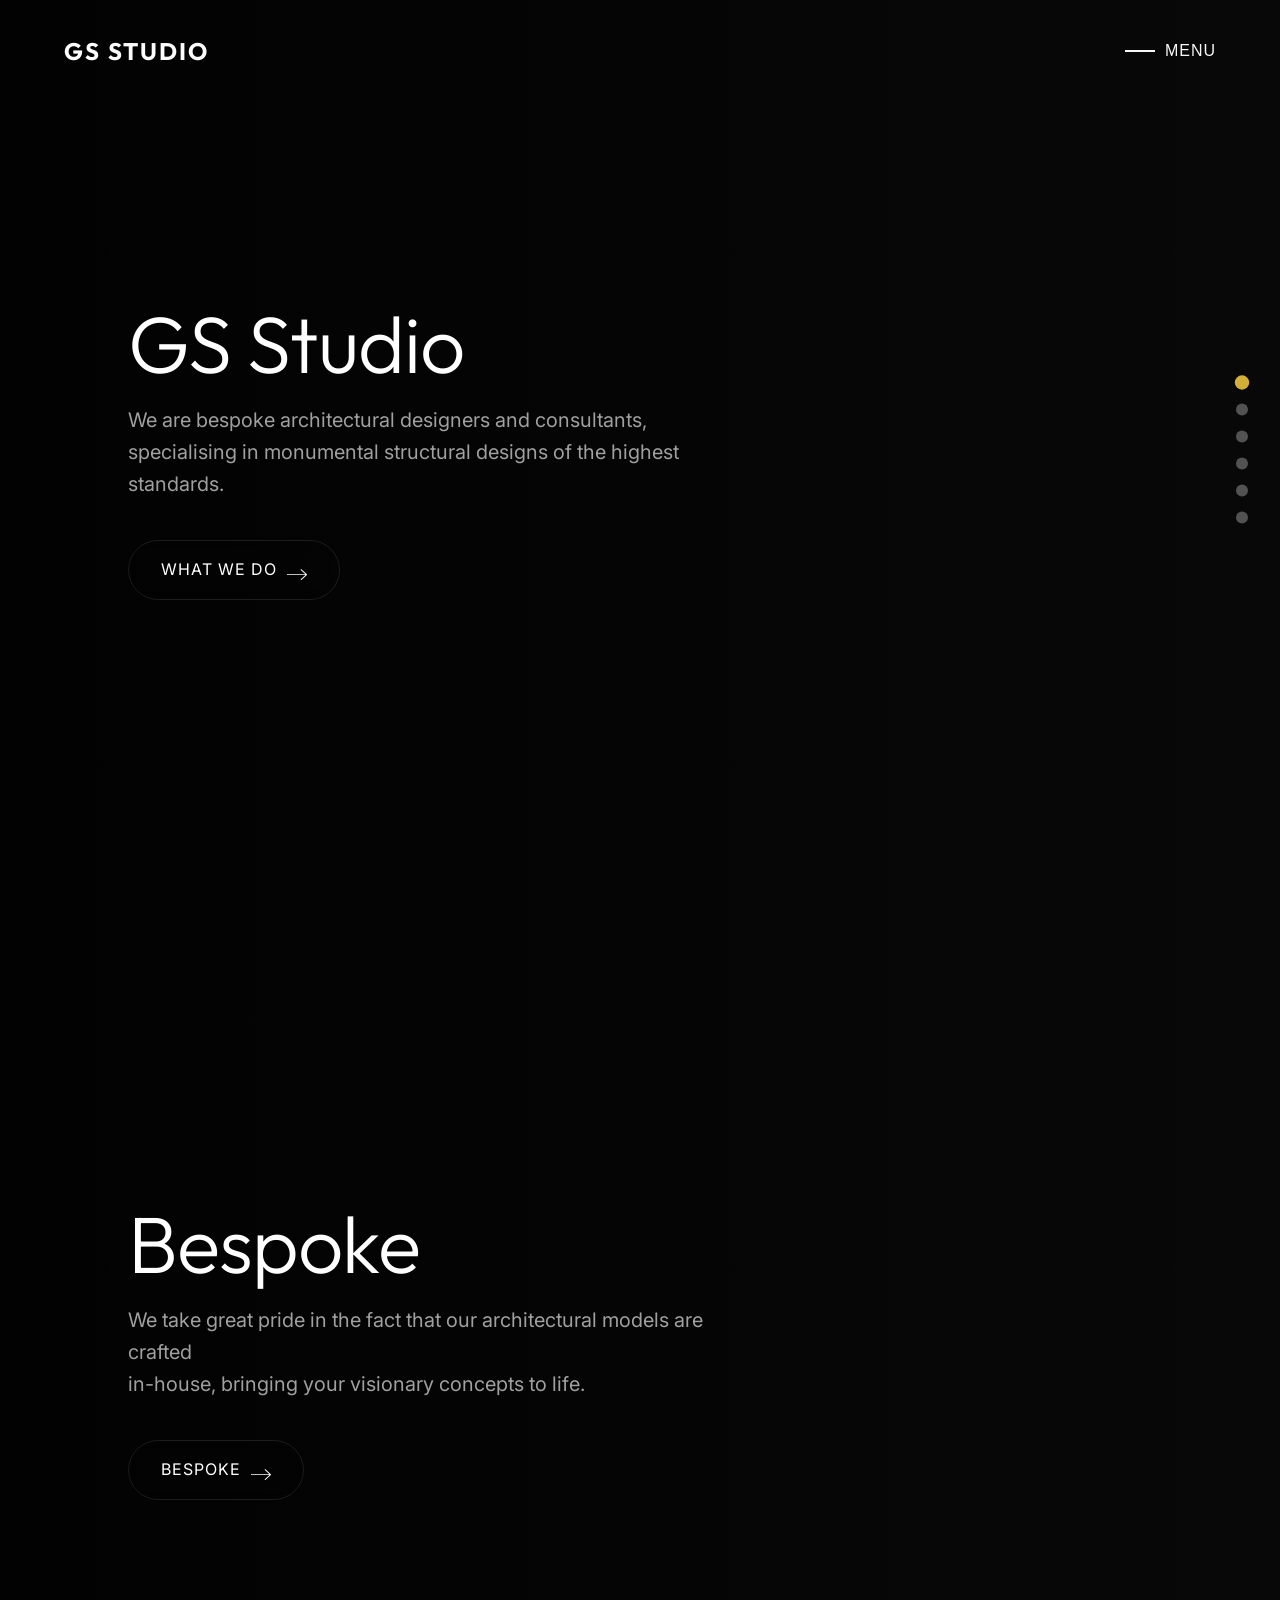
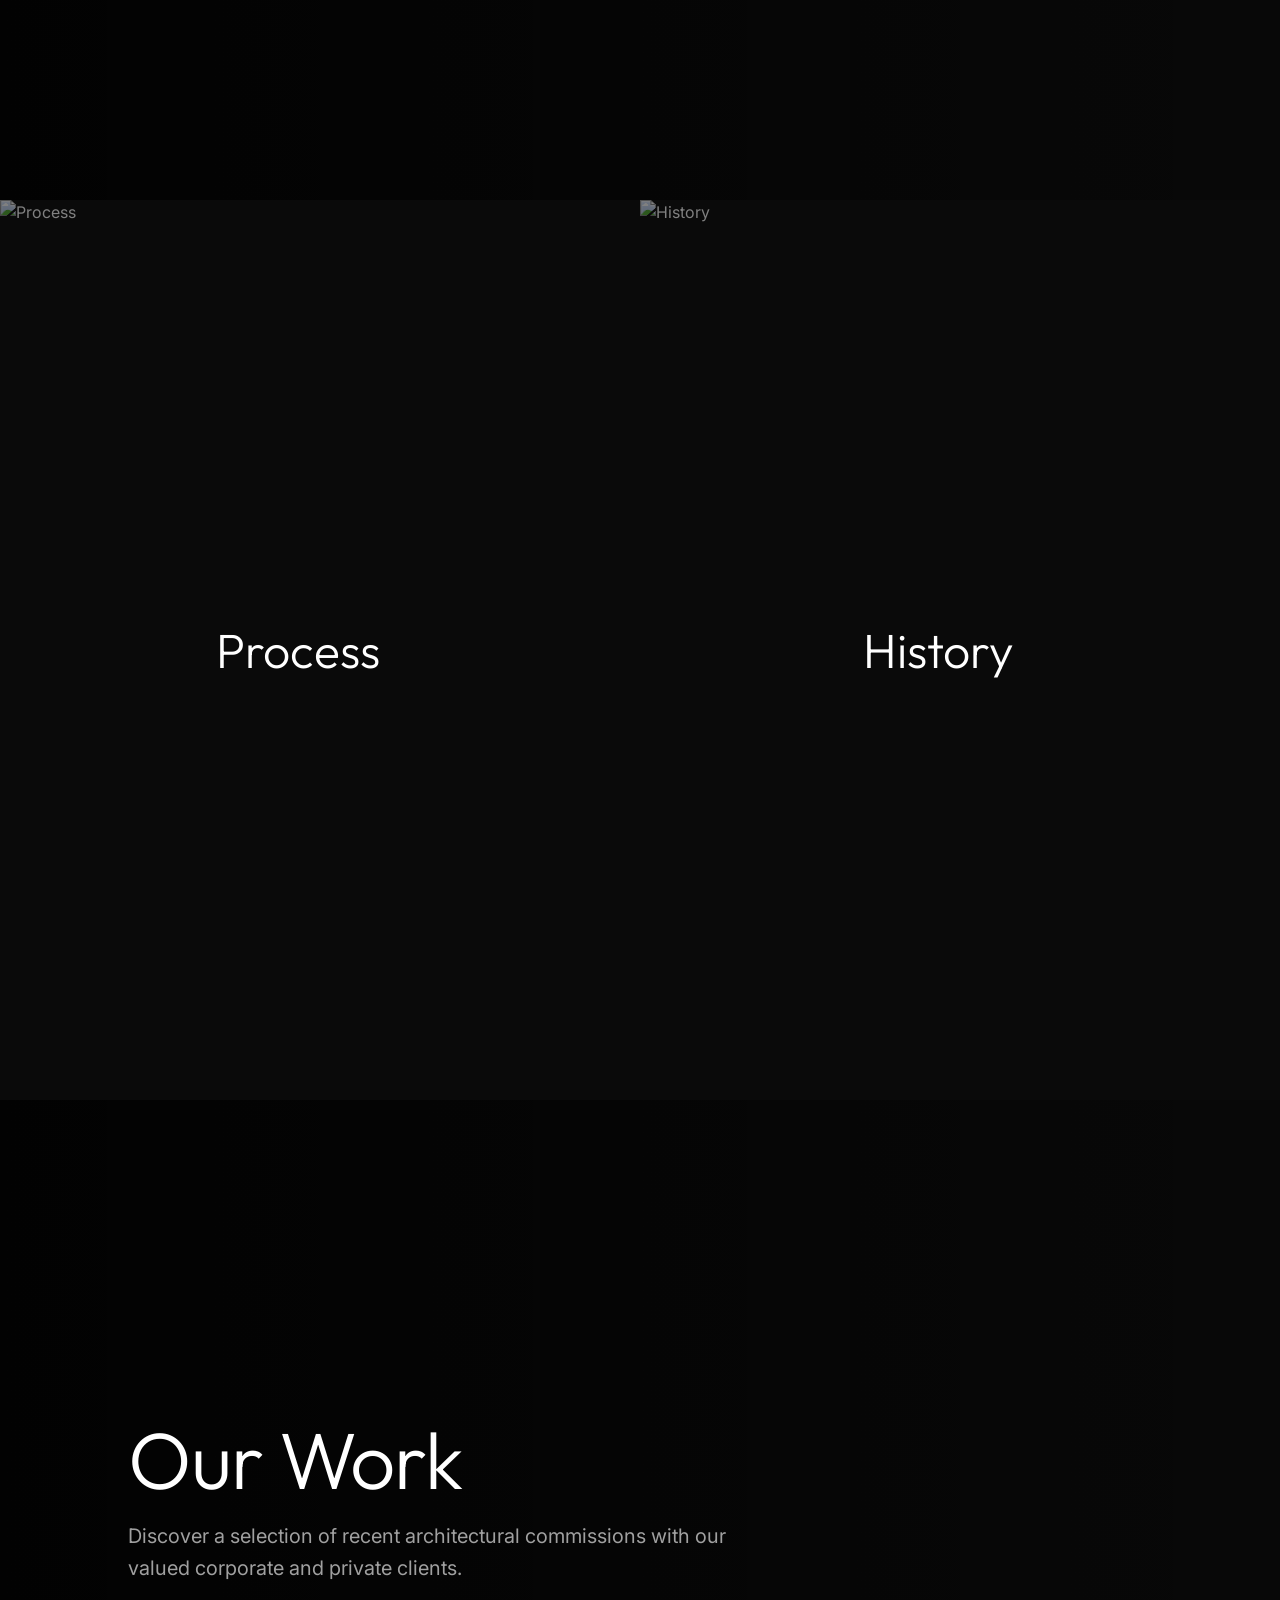
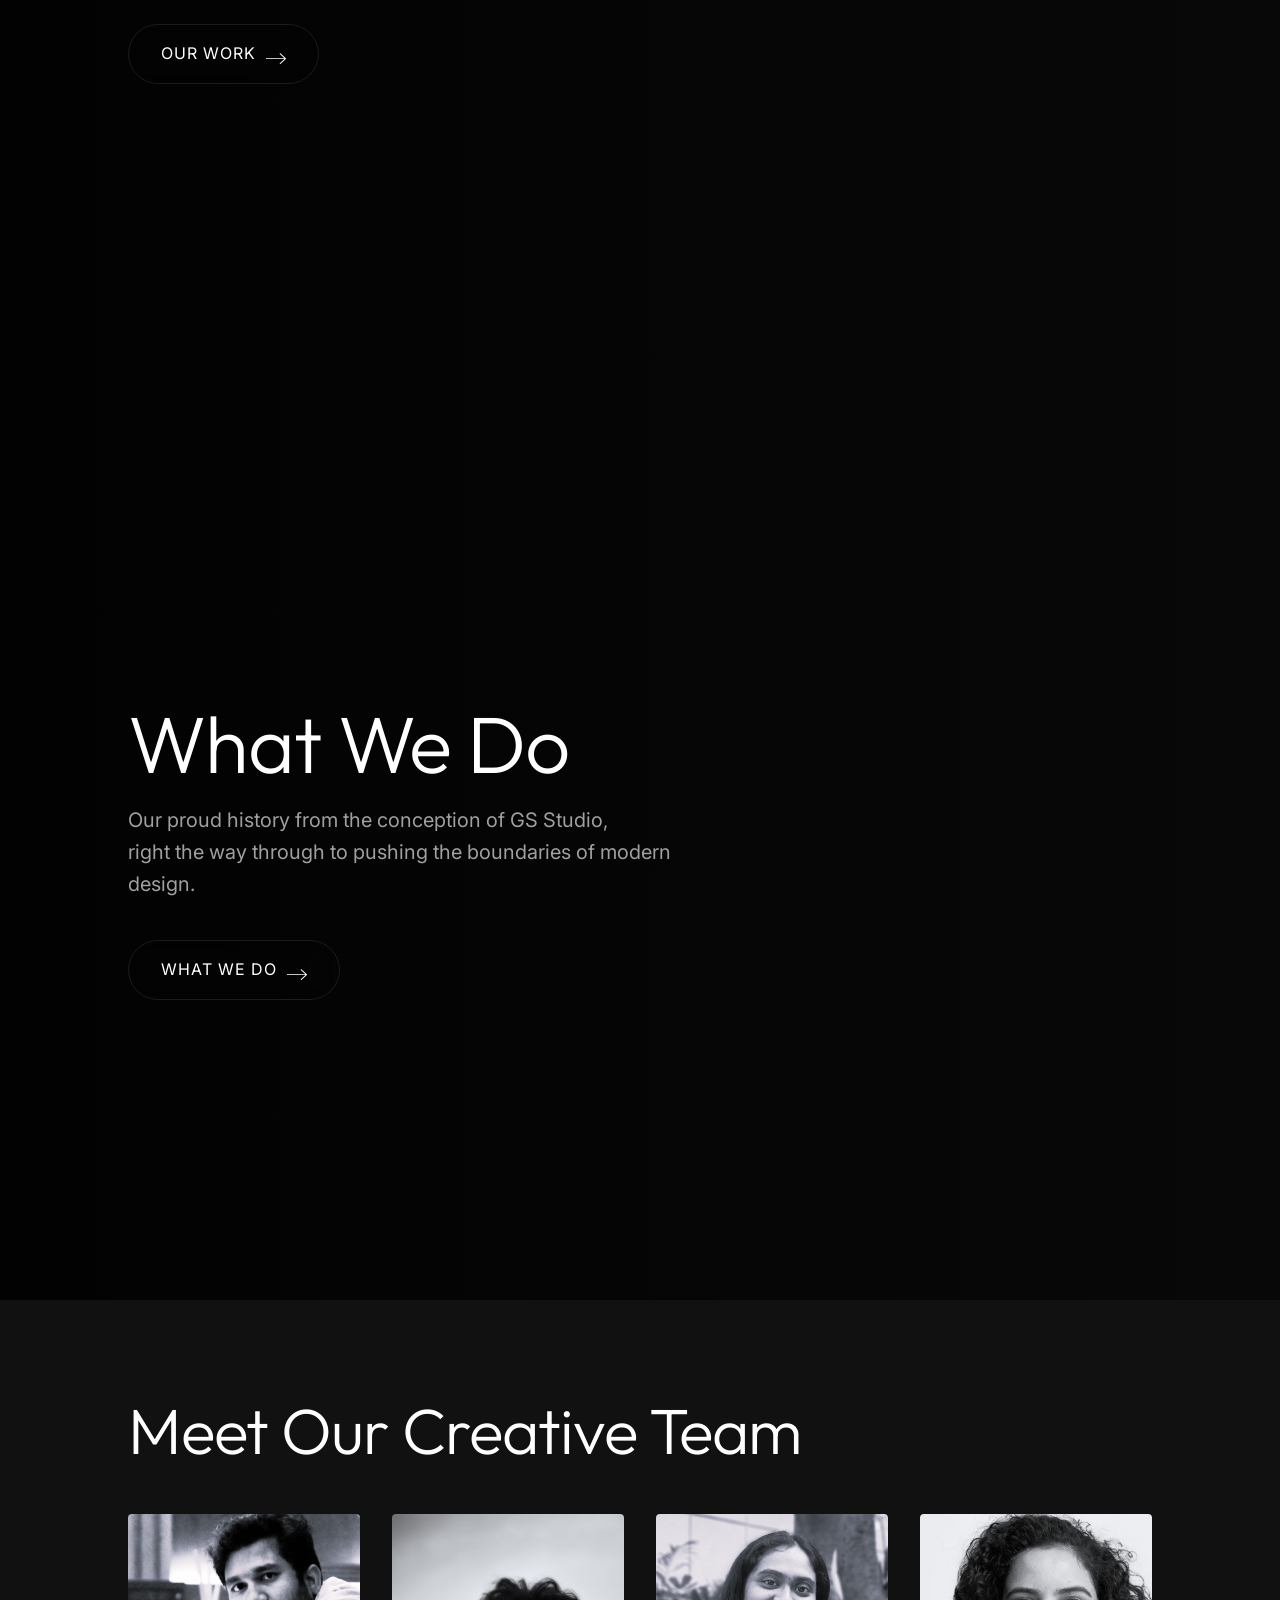
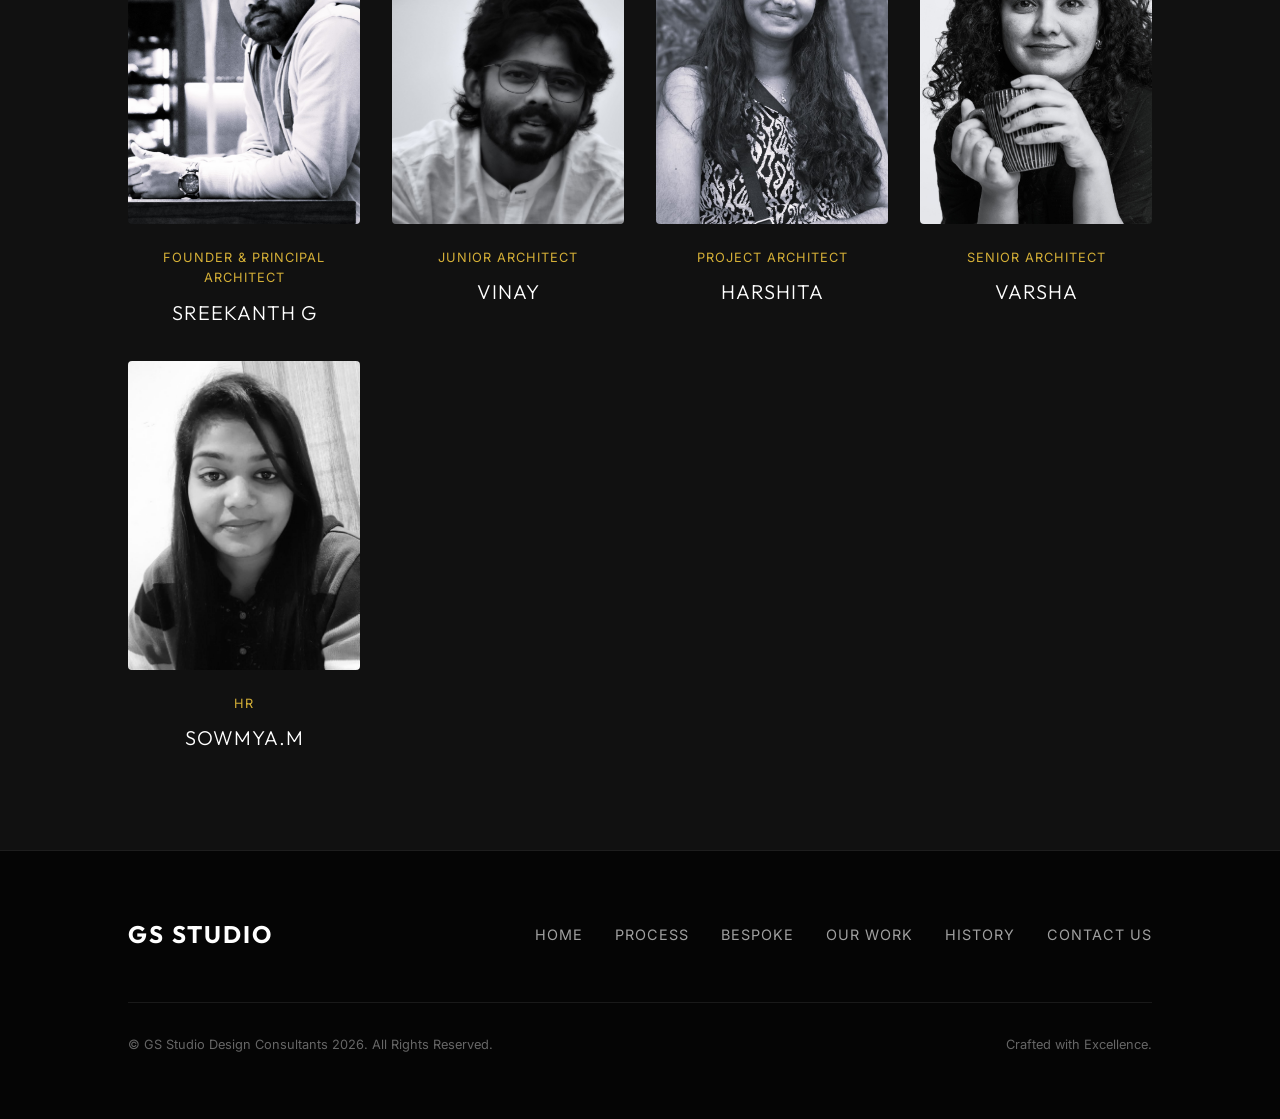
==== commit 0702af0c: "added the contact" ====
--- a/index.html
+++ b/index.html
@@ -40,7 +40,7 @@
           <li><a href="#" class="menu-link">Team</a></li>
           <li><a href="#" class="menu-link">Work With Us</a></li>
           <li><a href="#" class="menu-link">Partners</a></li>
-          <li><a href="#contact" class="menu-link">Contact Us</a></li>
+          <li><a href="contact-us.html" class="menu-link">Contact Us</a></li>
         </ul>
       </nav>
       <div class="menu-info">
@@ -76,7 +76,7 @@
     <button class="jump-btn" title="Our Work"></button>
     <button class="jump-btn" title="What We Do"></button>
     <button class="jump-btn" title="Team"></button>
-    <button class="jump-btn" title="Contact Us"></button>
+
   </div>
 
   <main>
@@ -206,47 +206,7 @@
       </div>
     </section>
 
-    <!-- Contact Us Section -->
-    <section class="contact-section" id="contact">
-      <div class="contact-container">
-        <div class="contact-content">
-          <h2 class="contact-title">Contact Us</h2>
-          <hr class="contact-line">
-          <p class="contact-intro">We'd love to hear from you! Please fill out the form or send us a detailed message directly. Your feedback is important to us, and we look forward to hearing from you!</p>
-          
-          <div class="contact-item">
-            <h3 class="contact-subtitle"><span class="vertical-line">|</span> Enquiry</h3>
-          </div>
-          <div class="contact-item">
-            <h3 class="contact-subtitle"><span class="vertical-line">|</span> Career</h3>
-          </div>
-          <div class="contact-item">
-            <h3 class="contact-subtitle"><span class="vertical-line">|</span> Location</h3>
-            <p class="contact-details">3f-04, It Heights, Main Road, opposite Delhi Public School, Madhura Nagar Colony, Gachibowli, Khajaguda, Hyderabad, Telangana 500032.</p>
-          </div>
-          <div class="contact-item">
-            <h3 class="contact-subtitle"><span class="vertical-line">|</span> Contact</h3>
-            <ul class="contact-list">
-              <li><i class="fa fa-phone"></i> +918121009079</li>
-              <li><i class="fa fa-phone"></i> +918121009037</li>
-              <li><i class="fa fa-envelope-o"></i> gsstudio designconsultants@gmail.com</li>
-              <li><i class="fa fa-envelope-o"></i> sreekantharchitect@gmail.com</li>
-            </ul>
-          </div>
-          
-          <div class="social-icons-contact">
-            <a href="#" class="social-btn"><i class="fa fa-facebook-f"></i></a>
-            <a href="#" class="social-btn"><i class="fa fa-instagram"></i></a>
-            <a href="#" class="social-btn"><i class="fa fa-linkedin"></i></a>
-            <a href="#" class="social-btn"><i class="fa fa-youtube-play"></i></a>
-          </div>
-        </div>
-        
-        <div class="contact-map">
-          <iframe src="https://www.google.com/maps/embed?pb=!1m18!1m12!1m3!1m2!1s0x3bcb93551d02c0fb%3A0xcf958f2cc812dfb4!2sGS%20STUDIO%20DESIGN%20CONSULTANTS!5e0!3m2!1sen!2sin!4v1713437596000!5m2!1sen!2sin" width="100%" height="100%" style="border:0;" allowfullscreen="" loading="lazy" referrerpolicy="no-referrer-when-downgrade"></iframe>
-        </div>
-      </div>
-    </section>
+
   </main>
 
   <footer class="footer">
@@ -258,7 +218,7 @@
         <li><a href="#">Bespoke</a></li>
         <li><a href="#">Our Work</a></li>
         <li><a href="#">History</a></li>
-        <li><a href="#contact">Contact Us</a></li>
+        <li><a href="contact-us.html">Contact Us</a></li>
       </ul>
     </div>
     <div class="footer-bottom">
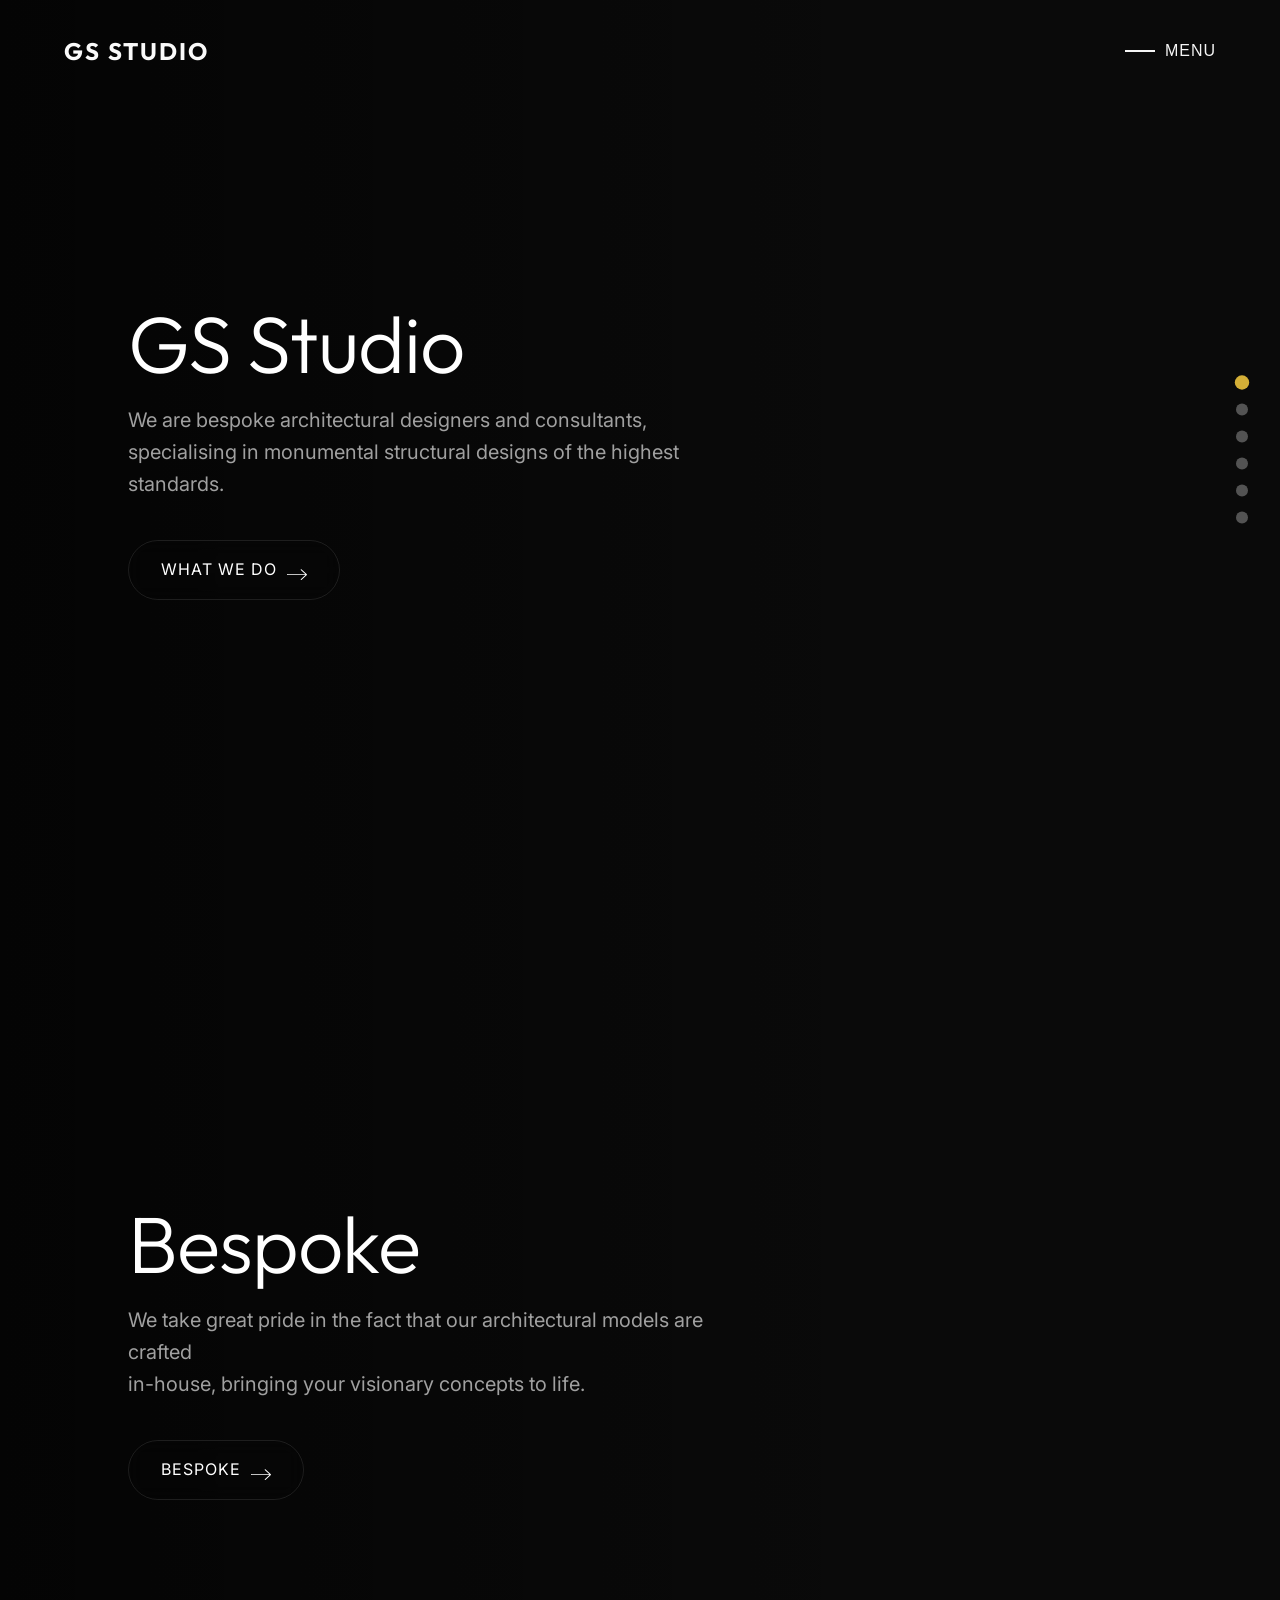
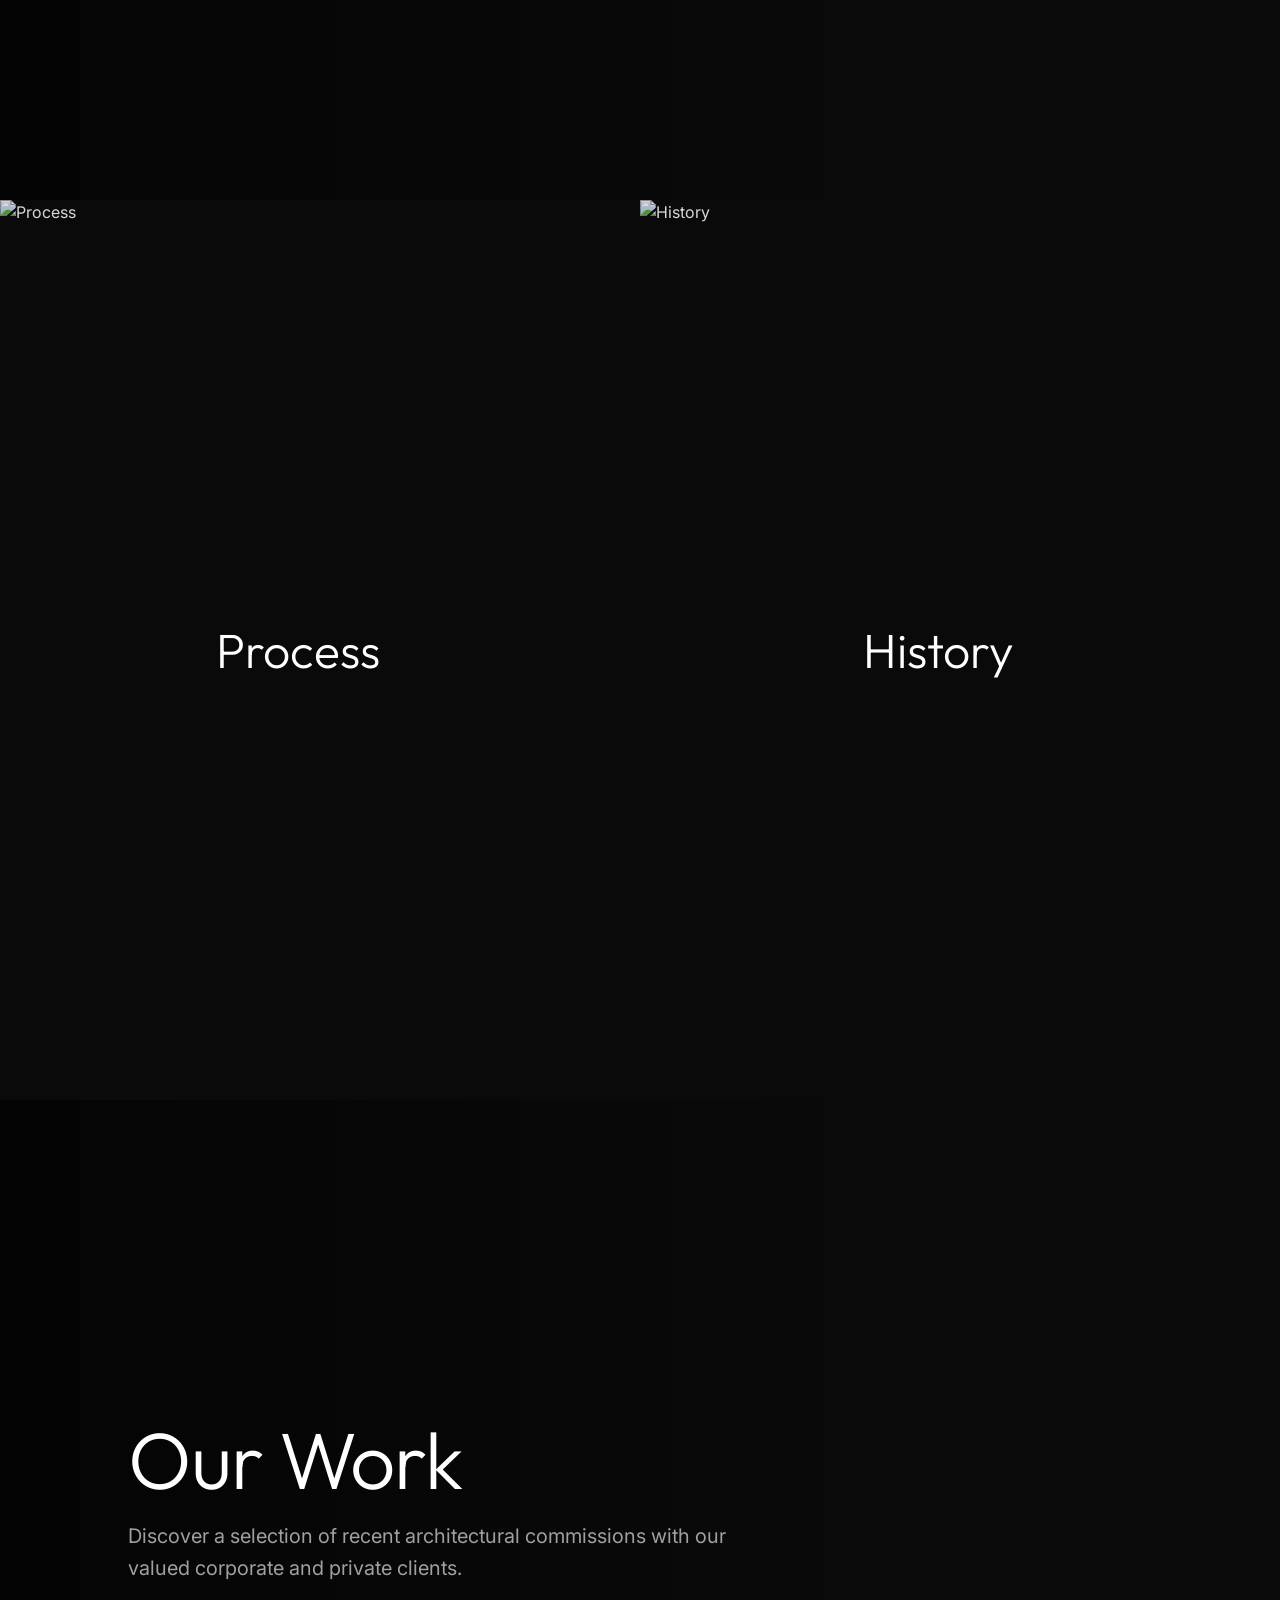
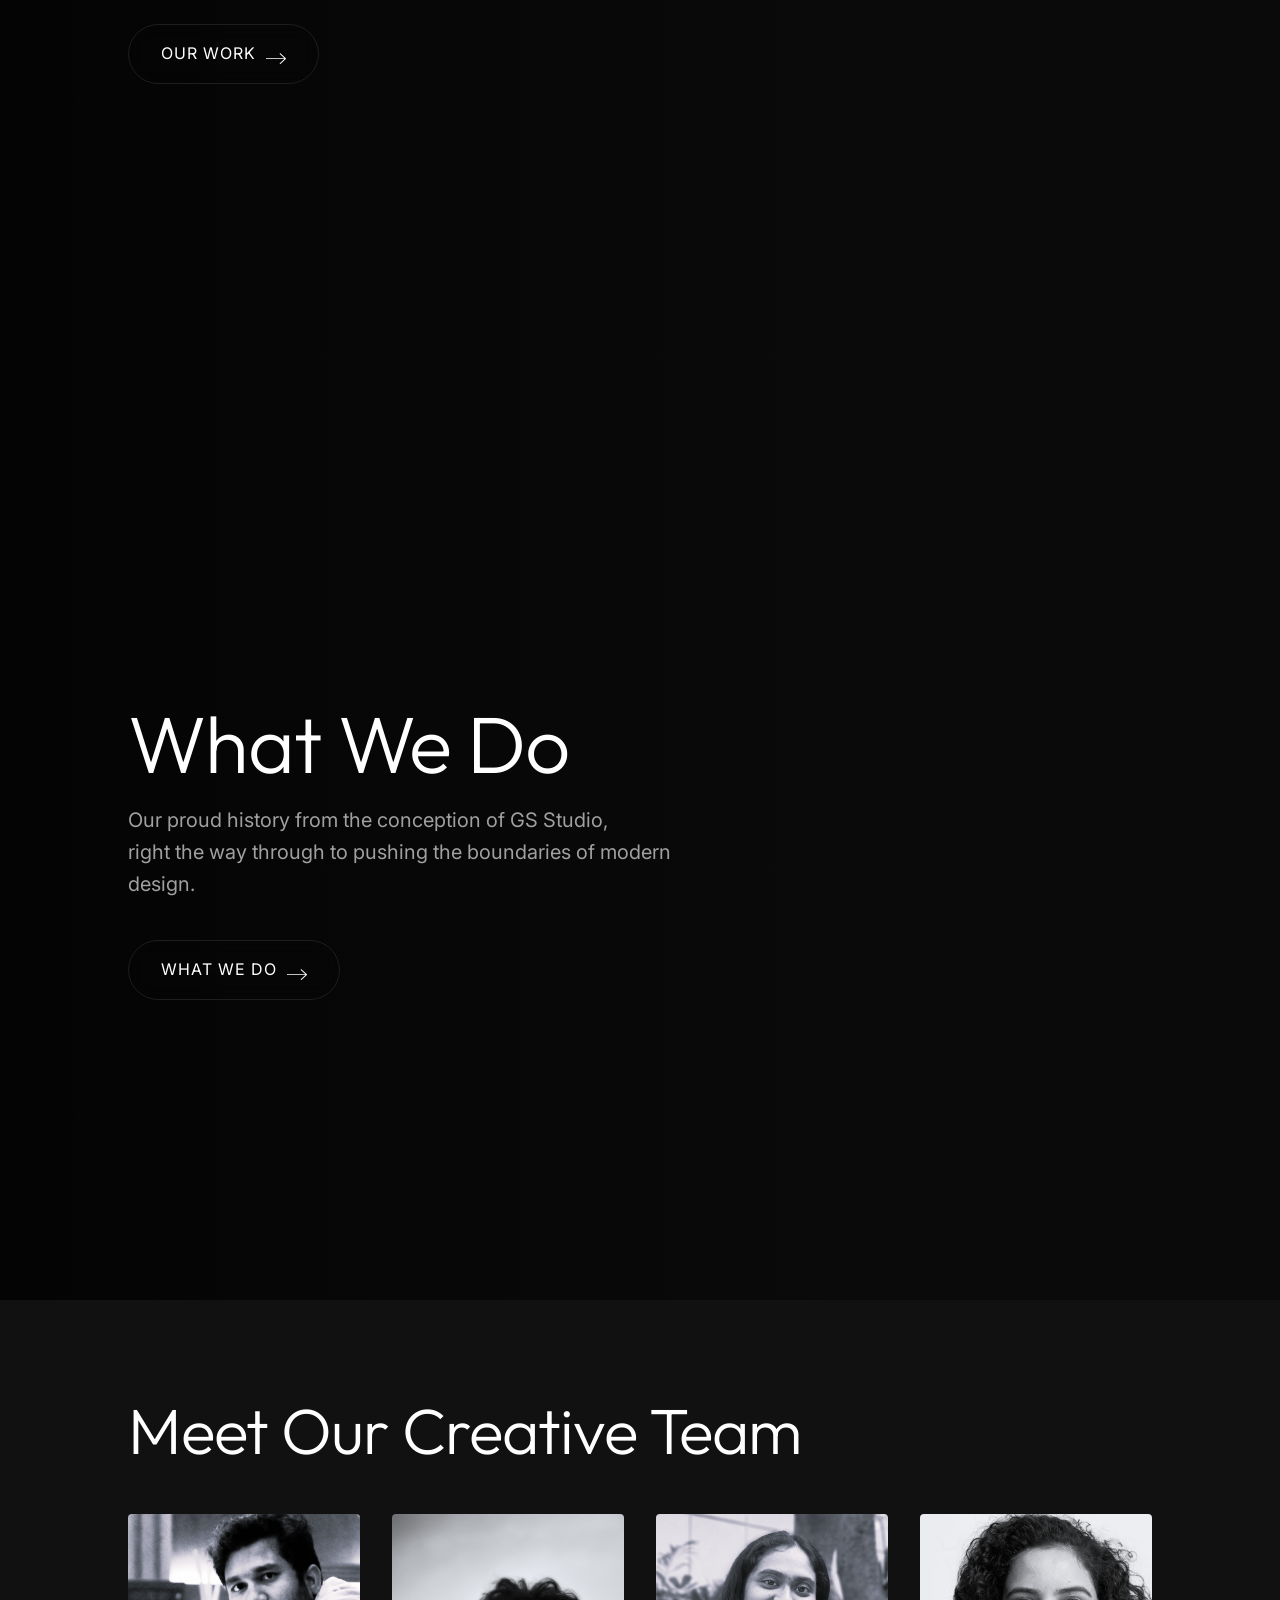
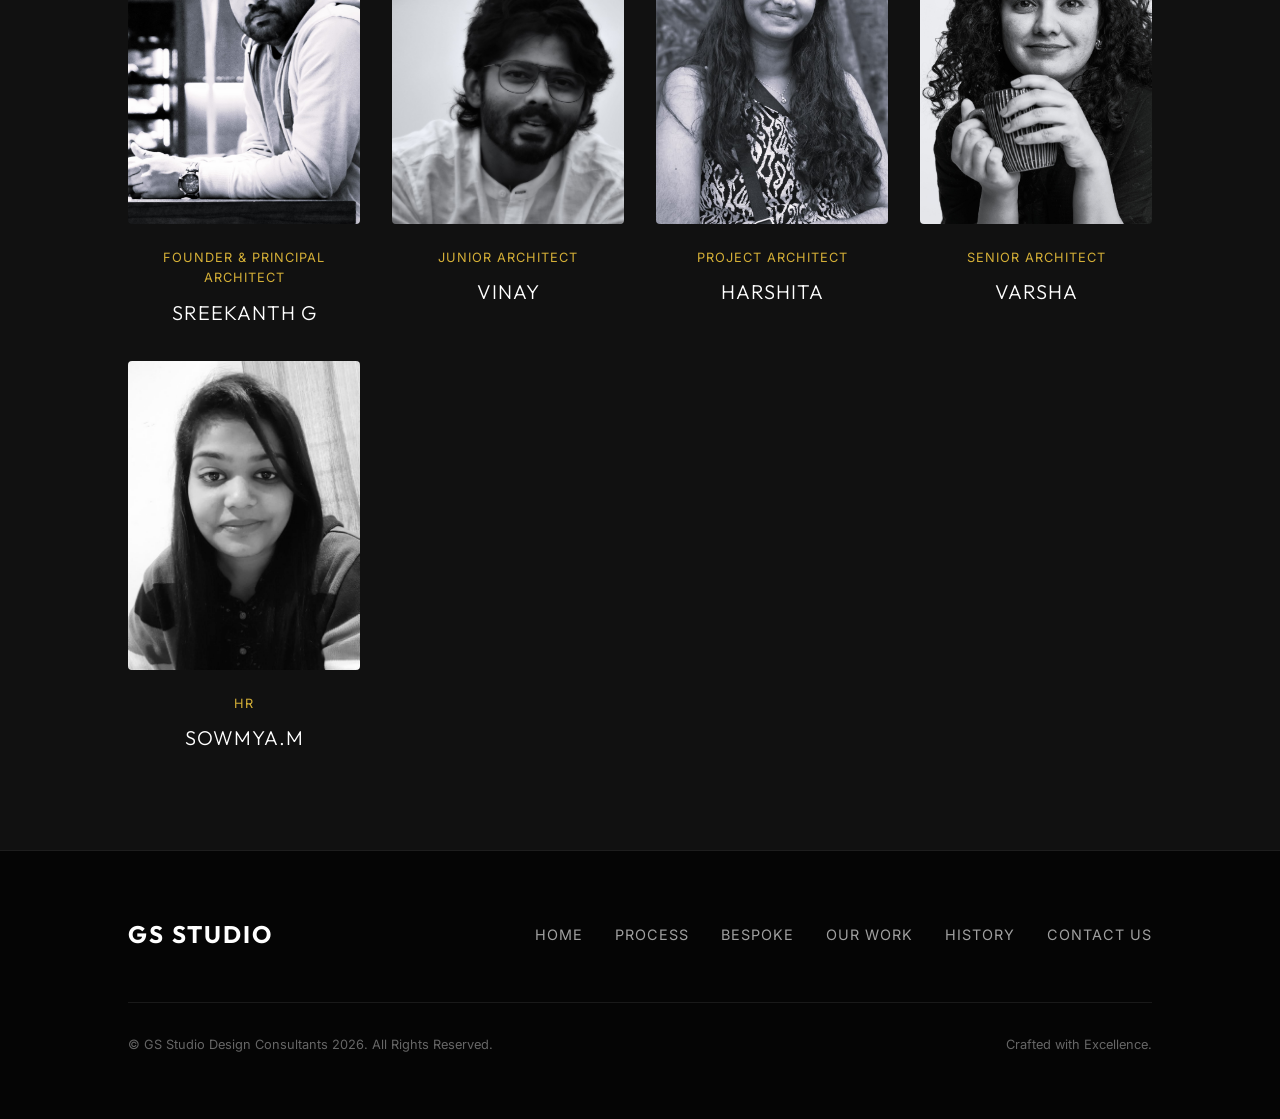
==== commit 5dd341b9: "added the vedio in home page" ====
--- a/index.html
+++ b/index.html
@@ -82,8 +82,9 @@
   <main>
     <!-- Section 1 -->
     <section class="section-panel" id="clarity">
-      <img src="https://images.unsplash.com/photo-1600596542815-ffad4c1539a9?q=80&w=2075&auto=format&fit=crop"
-        class="section-bg" alt="Architecture Hero">
+      <video autoplay muted loop playsinline class="section-bg">
+        <source src="home/home-video-1.mp4" type="video/mp4">
+      </video>
       <div class="section-overlay"></div>
       <div class="content">
         <h1 class="heading">GS Studio</h1>
@@ -230,4 +231,4 @@
   <script src="script.js"></script>
 </body>
 
-</html>
+</html>
--- a/style.css
+++ b/style.css
@@ -102,7 +102,6 @@
   height: 100%;
   object-fit: cover;
   z-index: -2;
-  filter: brightness(0.6);
   transition: transform 1.5s ease-out;
 }
 
@@ -112,8 +111,9 @@
   left: 0;
   width: 100%;
   height: 100%;
-  background: linear-gradient(to right, rgba(0,0,0,0.8) 0%, rgba(0,0,0,0.2) 100%);
+  background: linear-gradient(to right, rgba(0,0,0,0.6) 0%, rgba(0,0,0,0) 70%);
   z-index: -1;
+  pointer-events: none;
 }
 
 .content {
@@ -199,13 +199,13 @@
   height: 100%;
   object-fit: cover;
   transition: transform 0.7s ease, filter 0.7s ease;
-  filter: brightness(0.5);
+  filter: brightness(0.85);
   z-index: -1;
 }
 
 .tile:hover .tile-bg {
   transform: scale(1.05);
-  filter: brightness(0.3);
+  filter: brightness(0.5);
 }
 
 .tile-content {
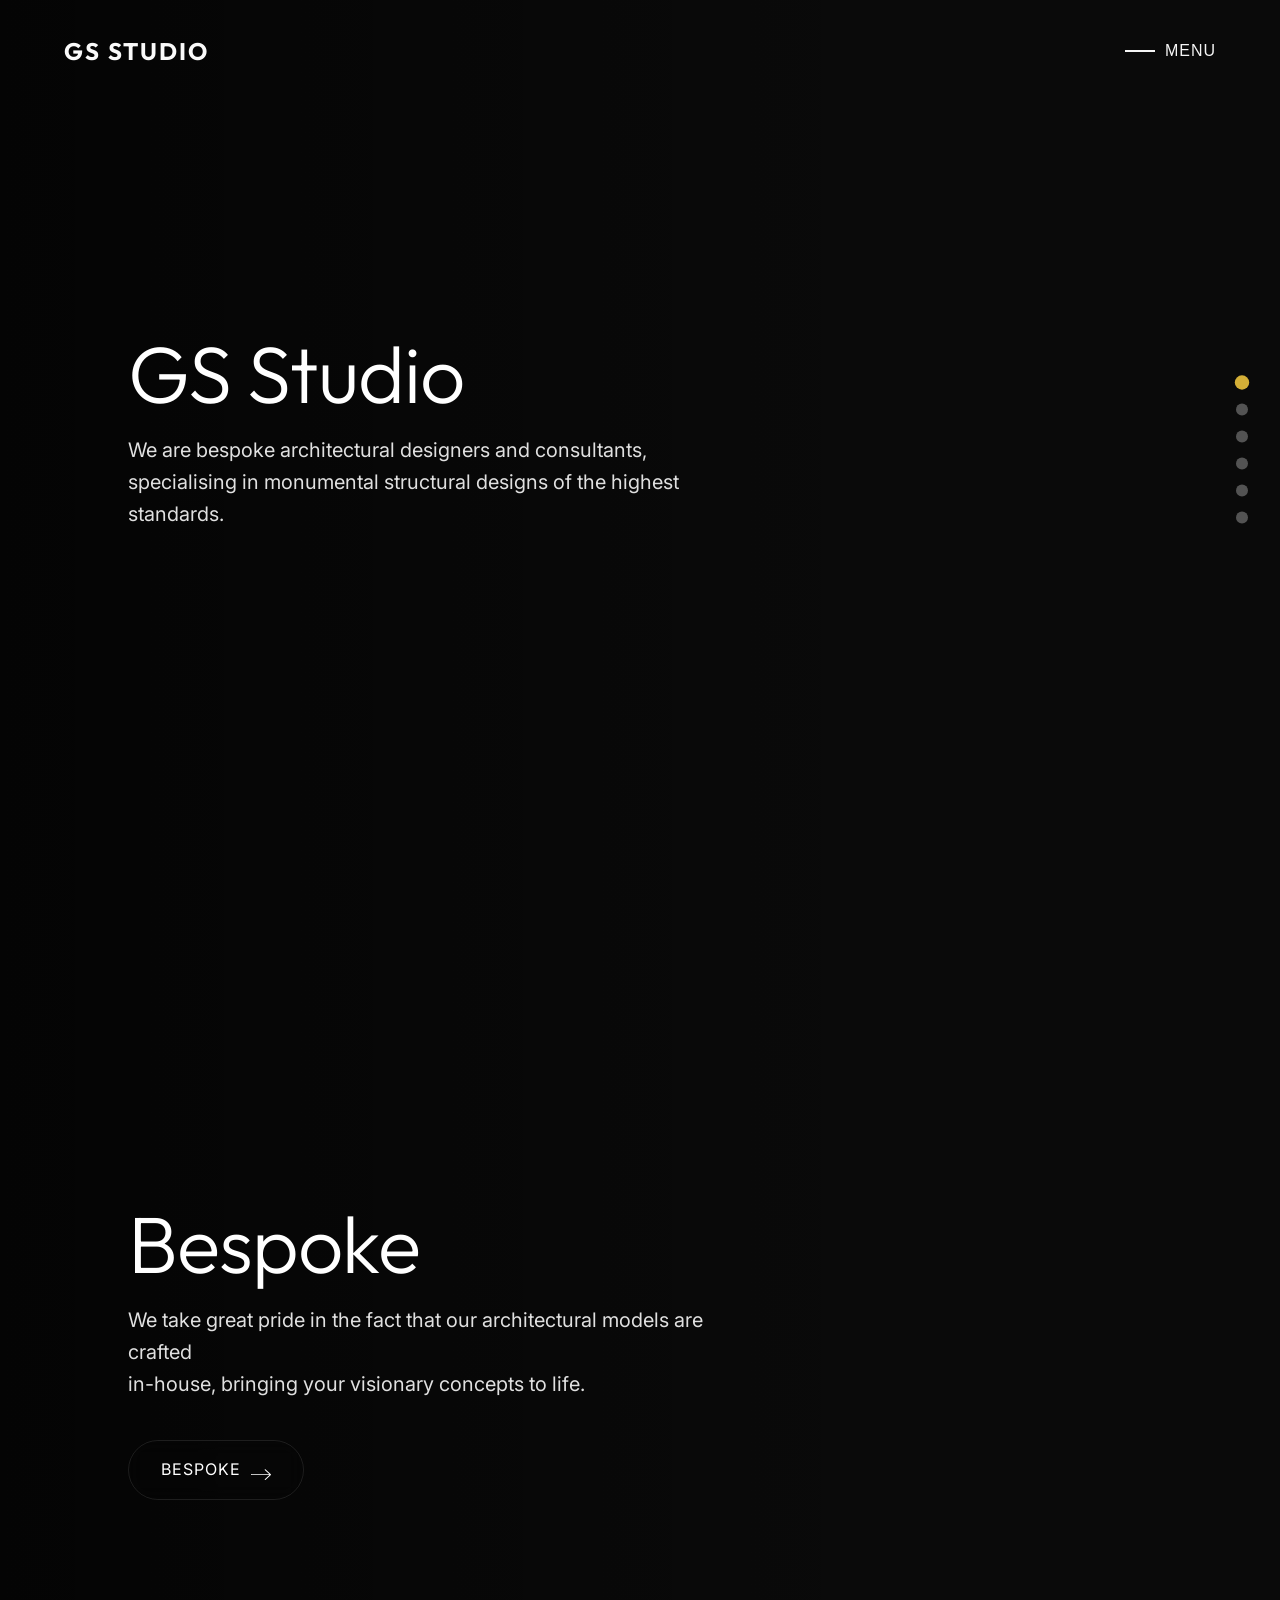
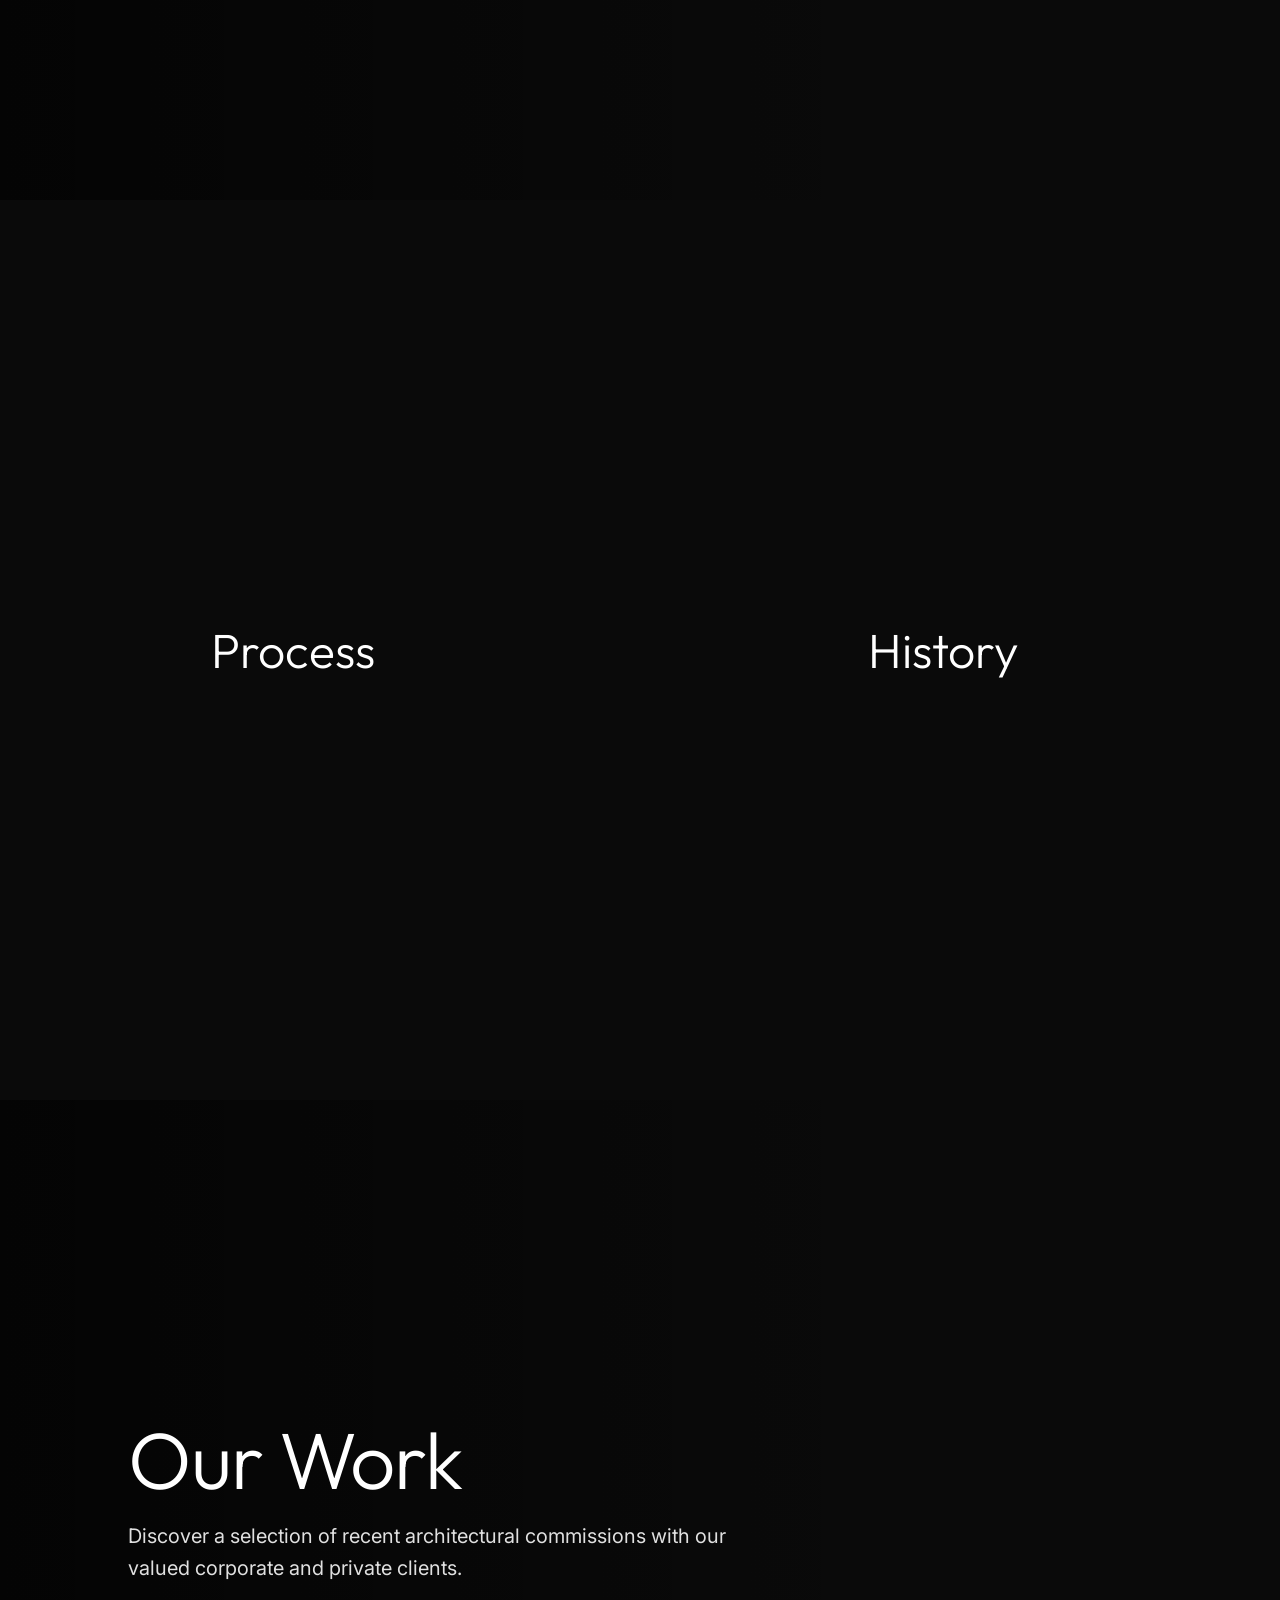
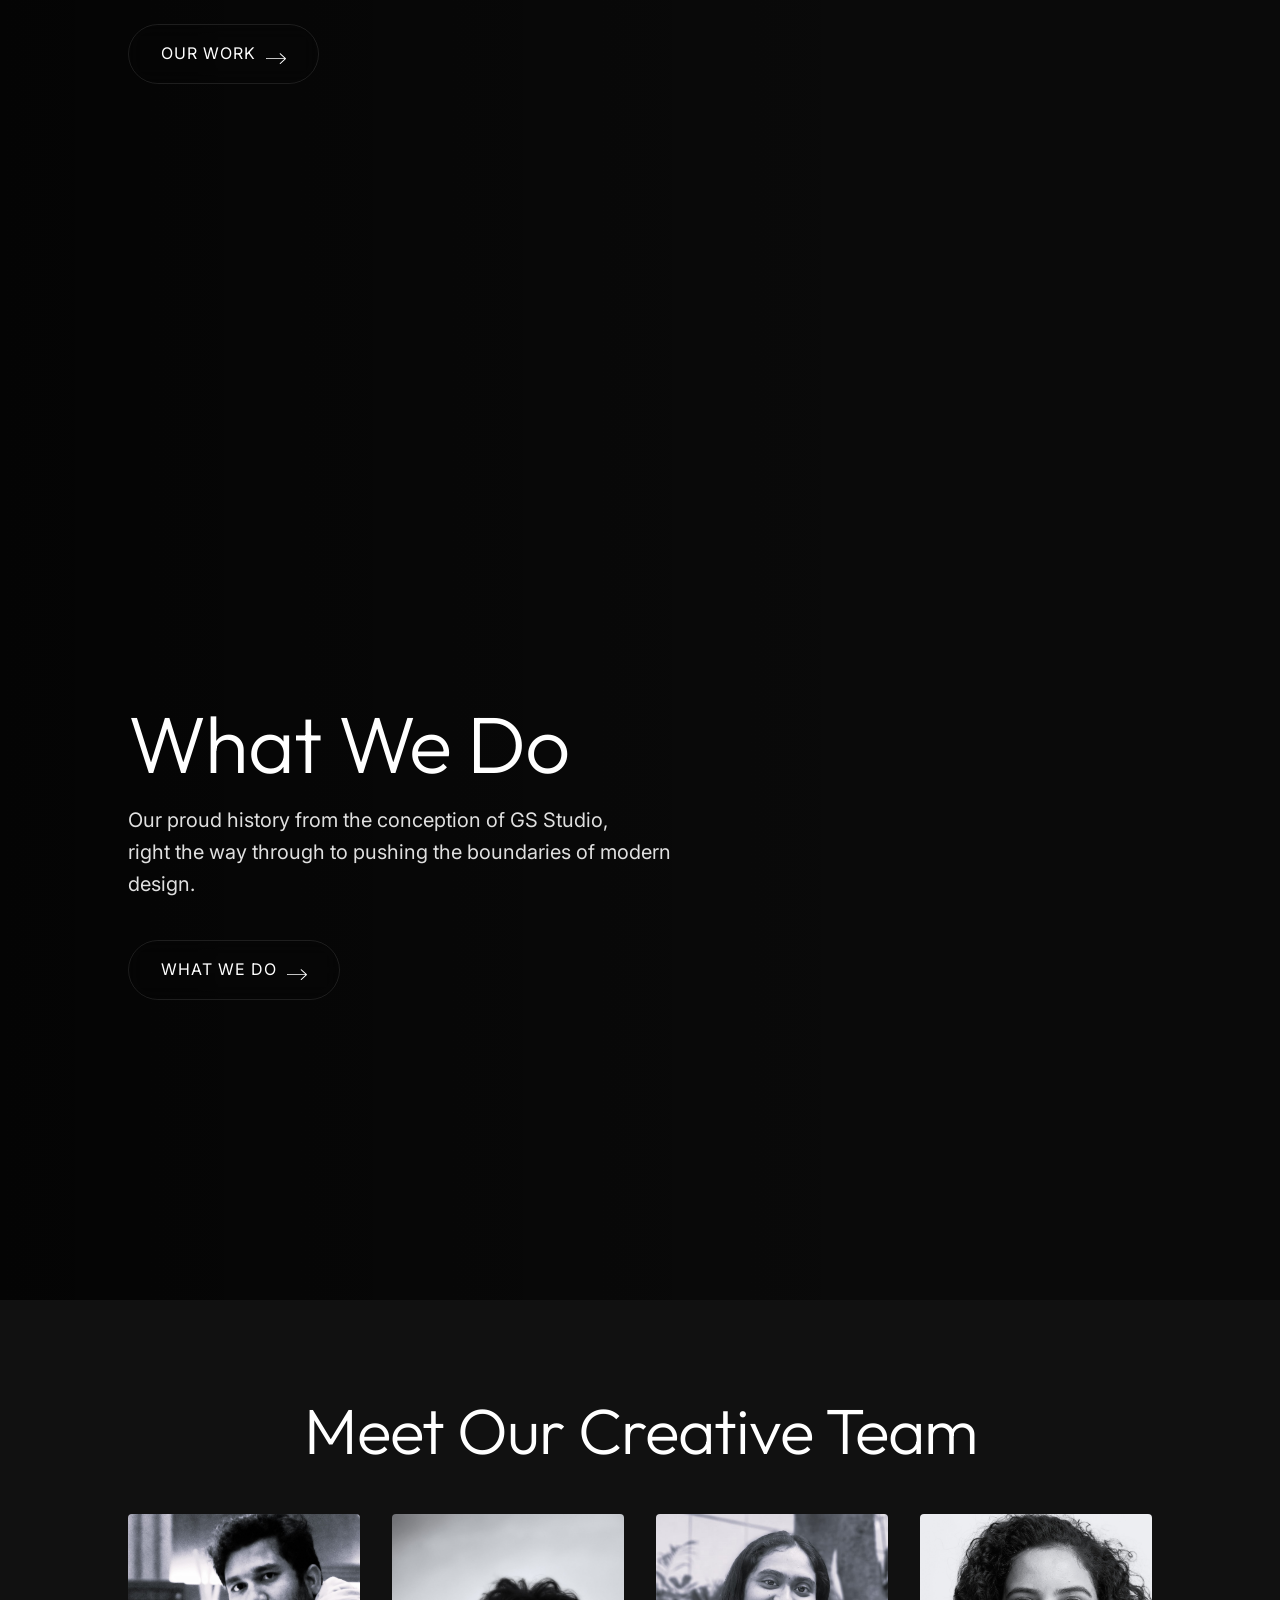
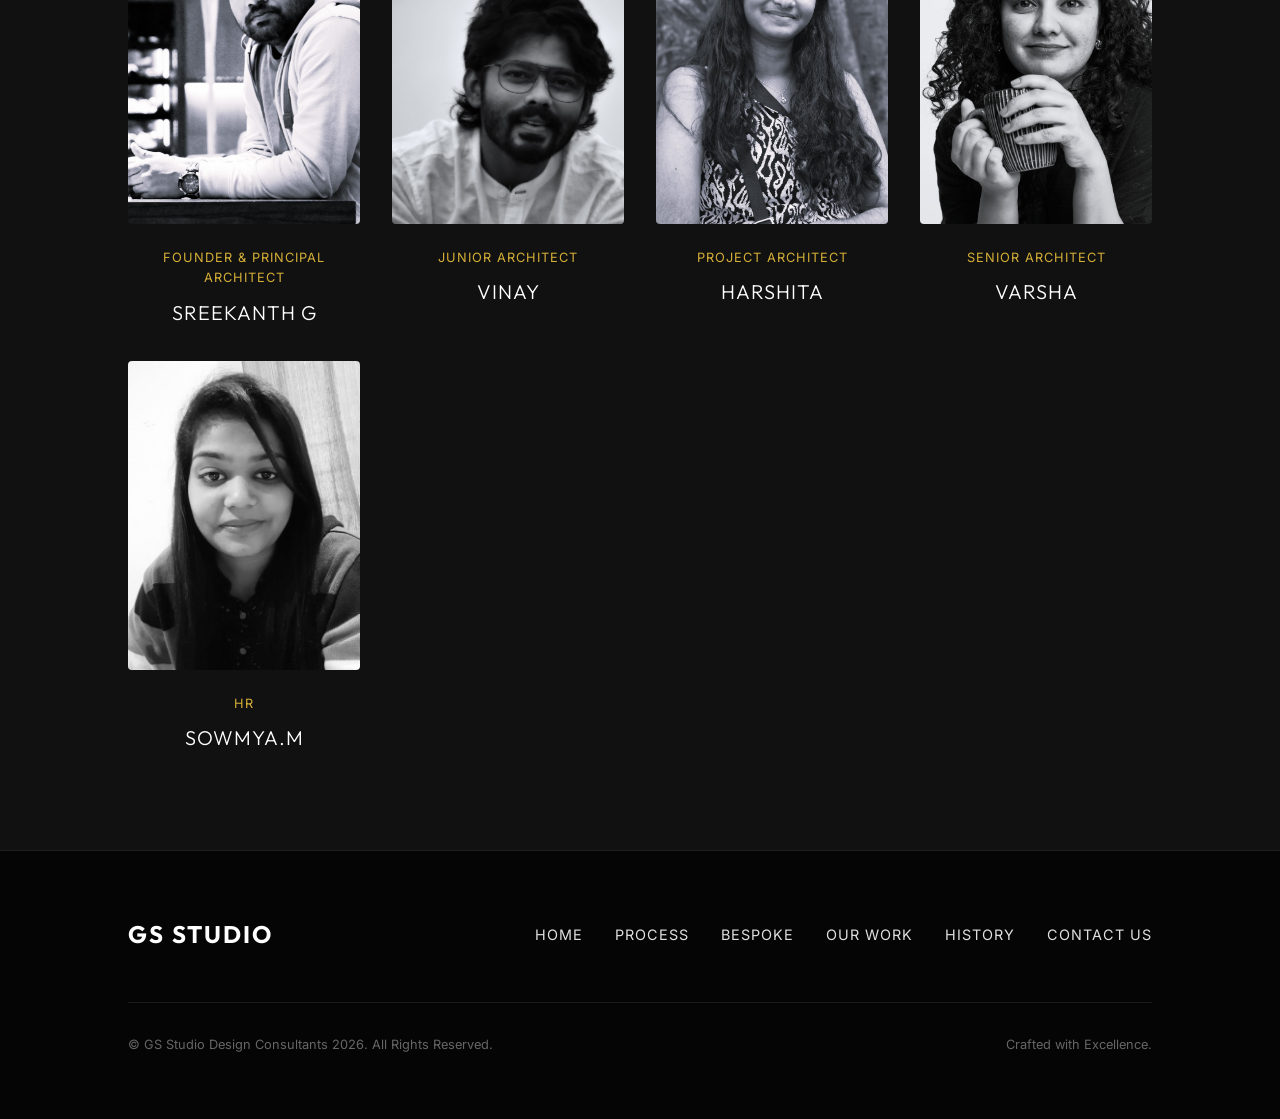
==== commit dd9594fa: "added the vedio in page" ====
--- a/index.html
+++ b/index.html
@@ -90,9 +90,6 @@
         <h1 class="heading">GS Studio</h1>
         <p class="intro">We are bespoke architectural designers and consultants,<br>specialising in monumental
           structural designs of the highest standards.</p>
-        <a href="#" class="btn">What We Do <svg>
-            <use href="#icon-arrow-right"></use>
-          </svg></a>
       </div>
     </section>
 
@@ -166,7 +163,7 @@
     <!-- Team Section -->
     <section class="team-section" id="team">
       <div class="content team-content">
-        <h2 class="heading" style="font-size: 4rem;">Meet Our Creative Team</h2>
+        <h2 class="heading team-heading">Meet Our Creative Team</h2>
         <div class="team-grid">
           <div class="team-member">
             <div class="team-img-wrapper">
--- a/style.css
+++ b/style.css
@@ -3,7 +3,7 @@
 :root {
   --bg-color: #0a0a0a;
   --text-primary: #ffffff;
-  --text-secondary: #a0a0a0;
+  --text-secondary: #e0e0e0;
   --accent-color: #d4af37; /* Gold */
   --border-color: rgba(255, 255, 255, 0.1);
   --glass-bg: rgba(10, 10, 10, 0.7);
@@ -179,6 +179,8 @@
   display: flex;
   height: 100vh;
   width: 100%;
+  gap: 20px;
+  background-color: var(--bg-color);
 }
 
 .tile {
@@ -405,6 +407,12 @@
   width: 100%;
 }
 
+.team-heading {
+  font-size: 4rem;
+  text-align: center;
+  margin-bottom: 2rem;
+}
+
 .team-grid {
   display: grid;
   grid-template-columns: repeat(auto-fit, minmax(200px, 1fr));
@@ -630,6 +638,7 @@
 /* Responsive */
 @media (max-width: 768px) {
   .heading { font-size: 3rem; }
+  .team-heading { font-size: 2.5rem; }
   .split-section { flex-direction: column; }
   .menu-inner { flex-direction: column; gap: 3rem; padding: 6rem 5%; }
   .menu-link { font-size: 2rem; }
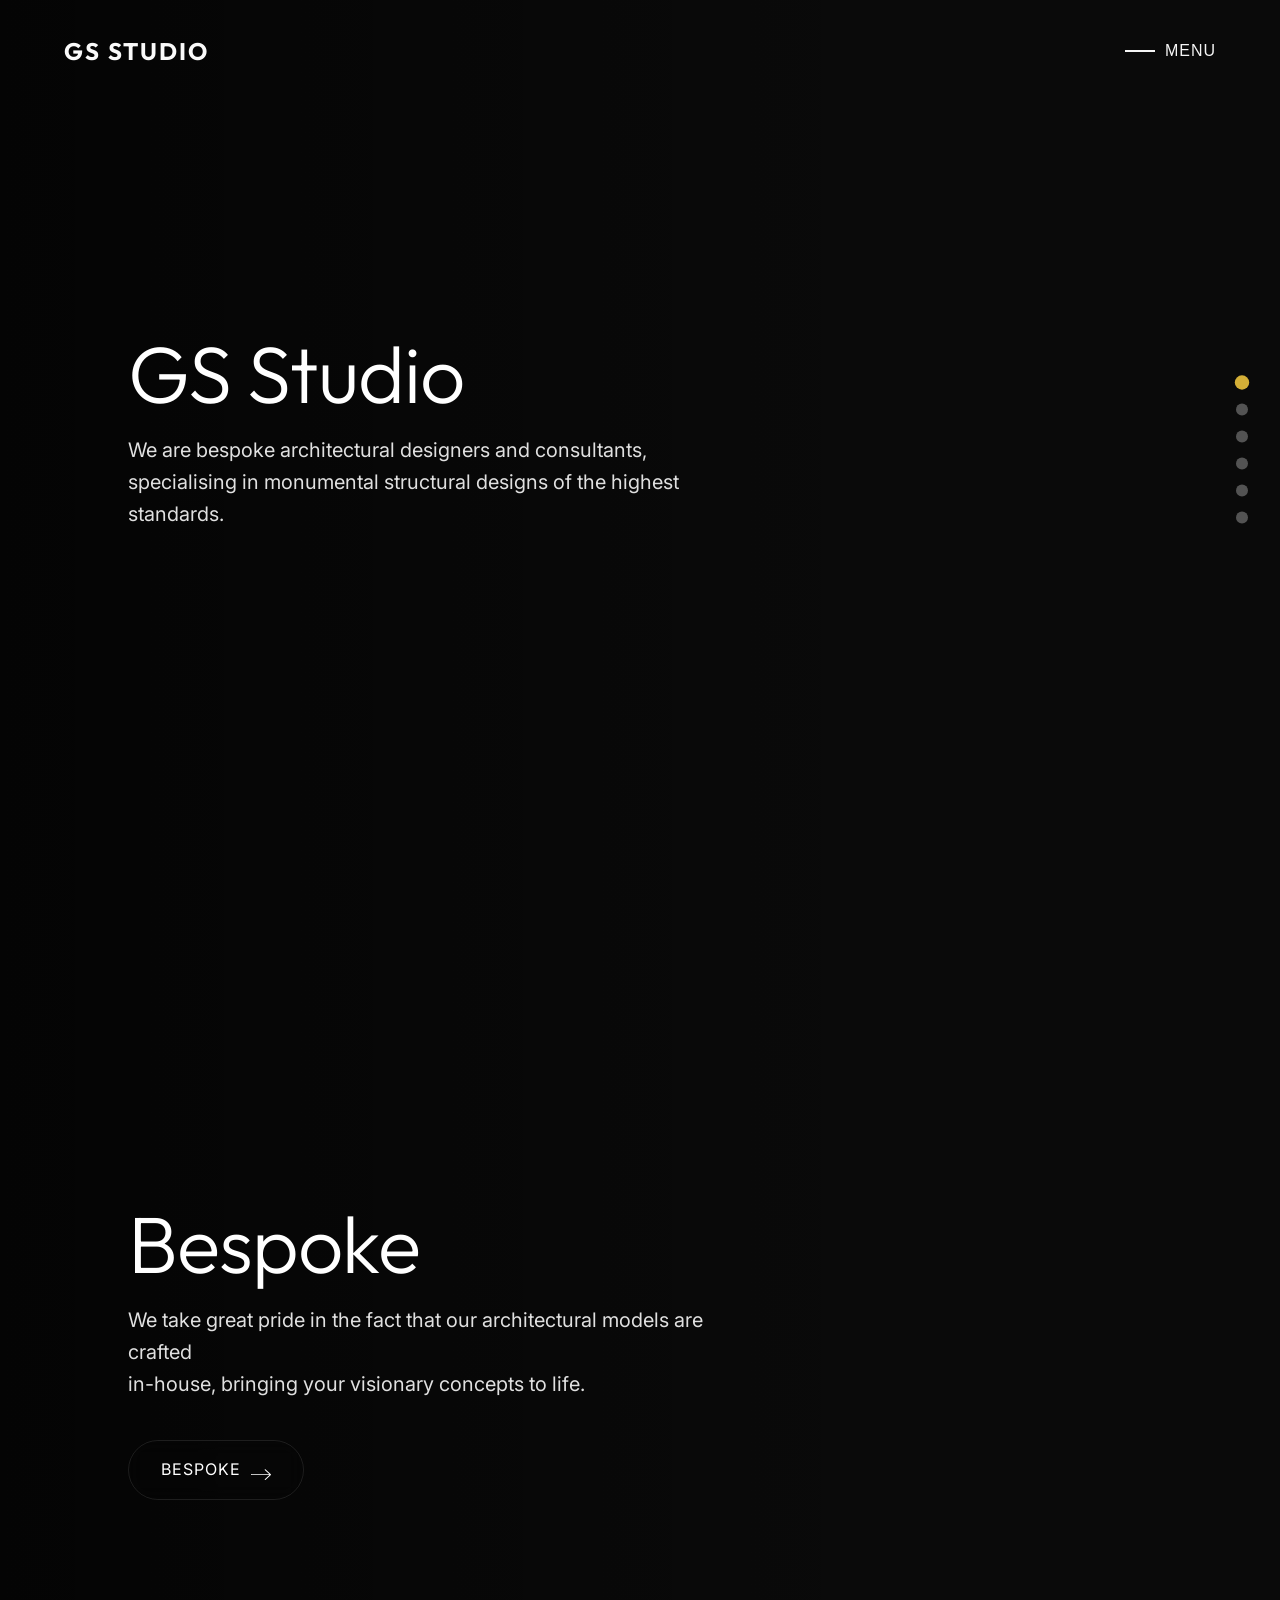
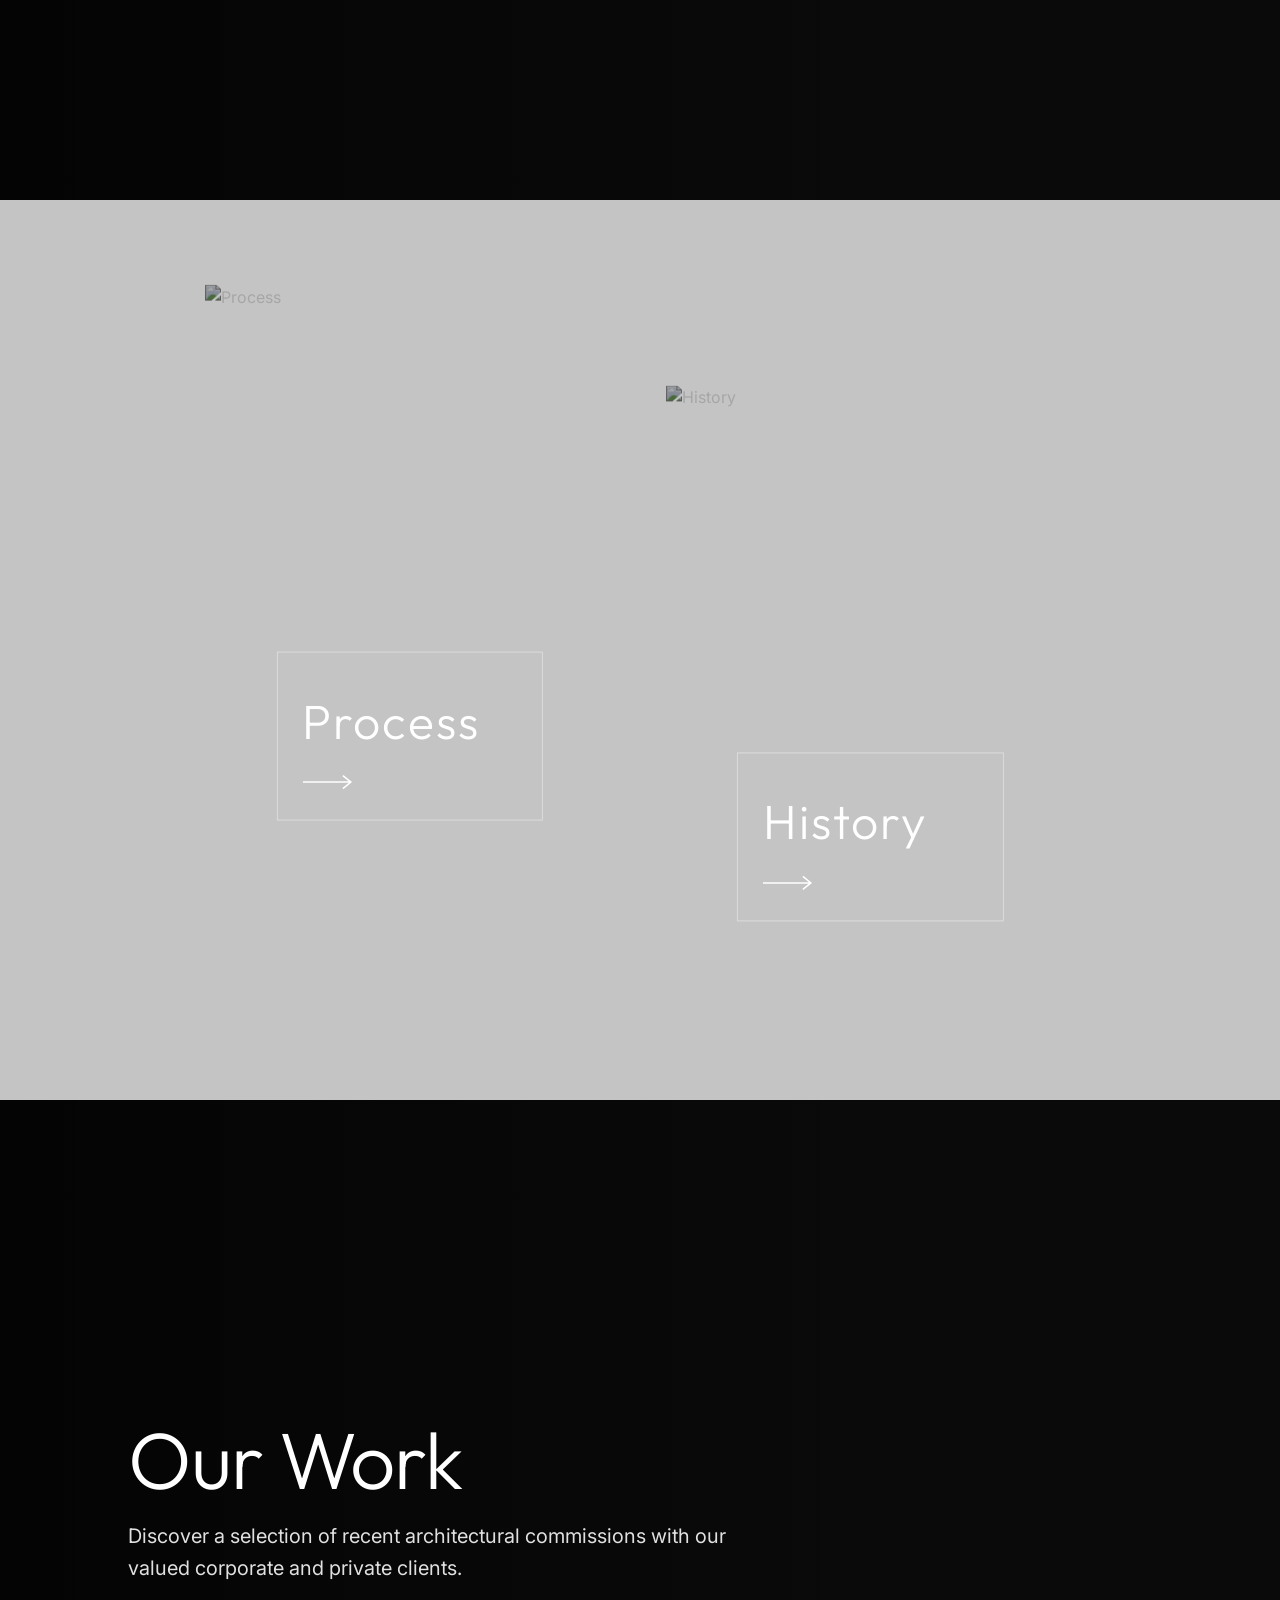
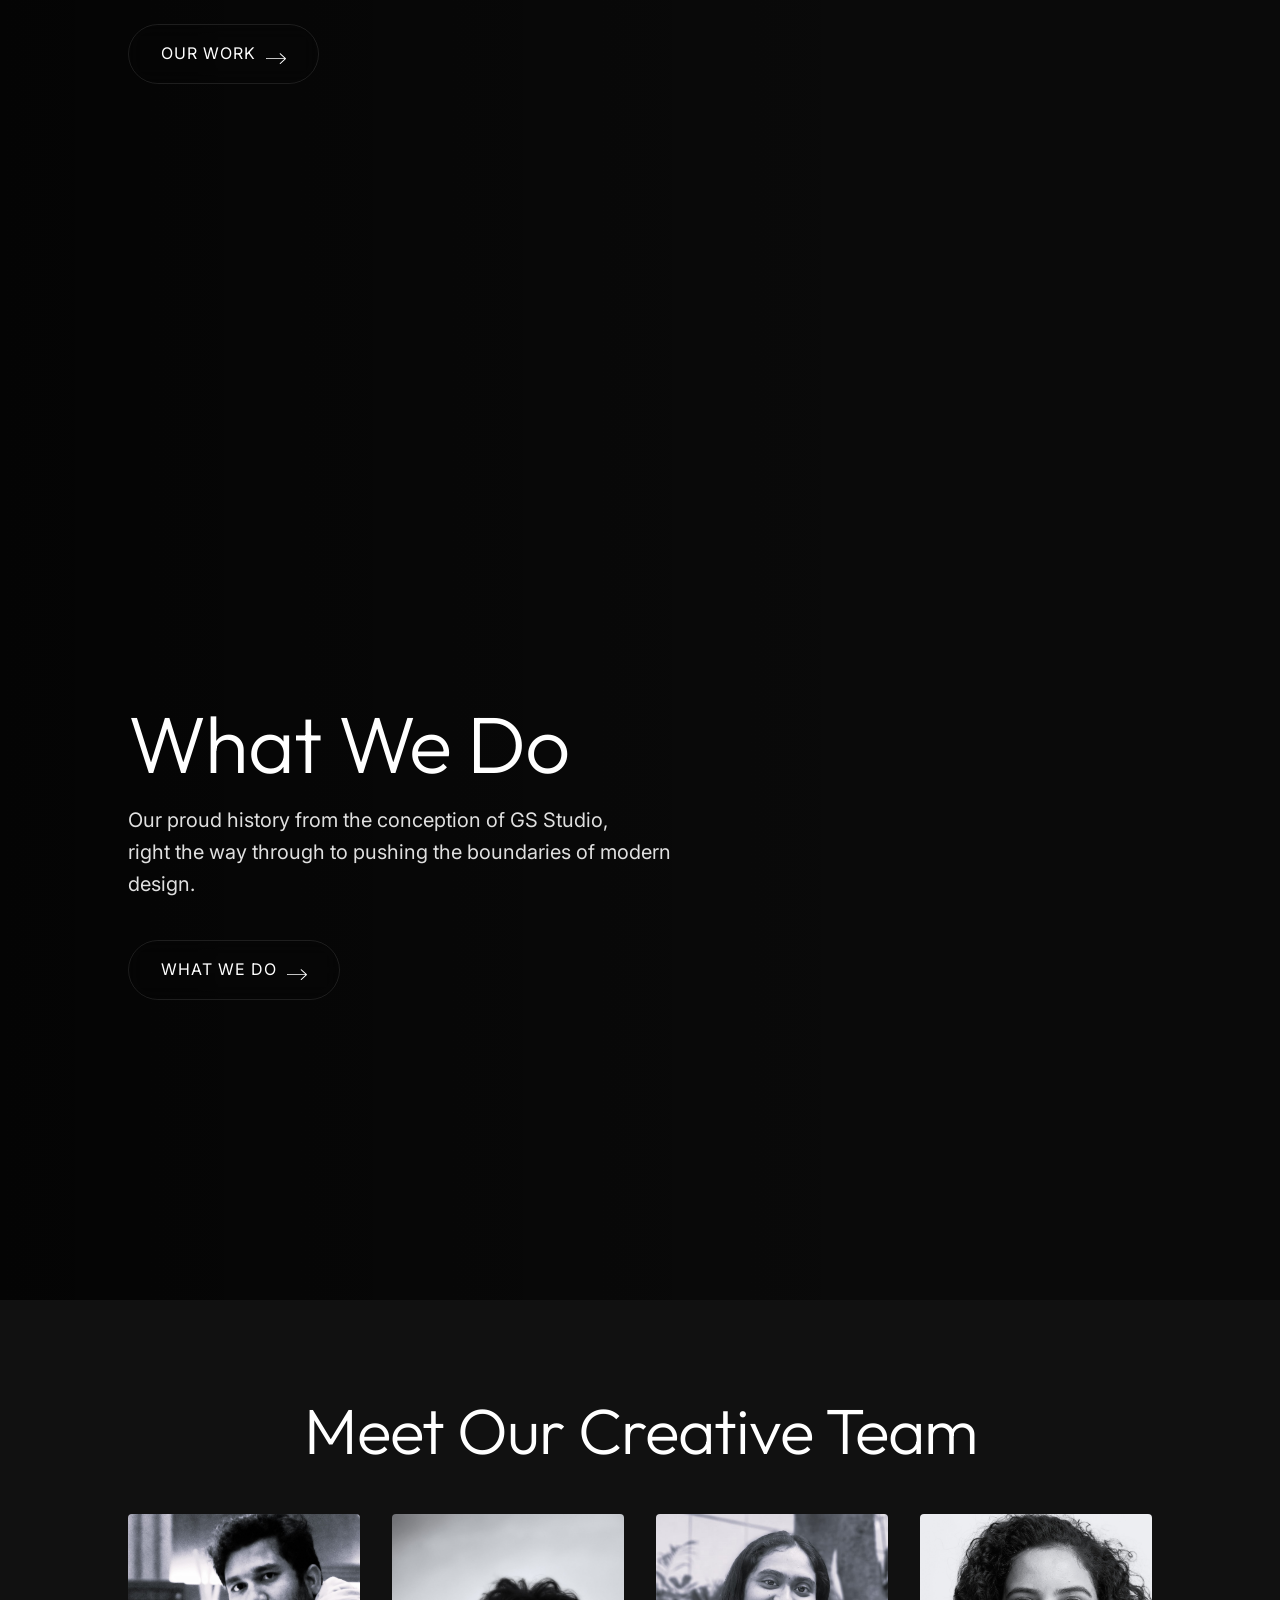
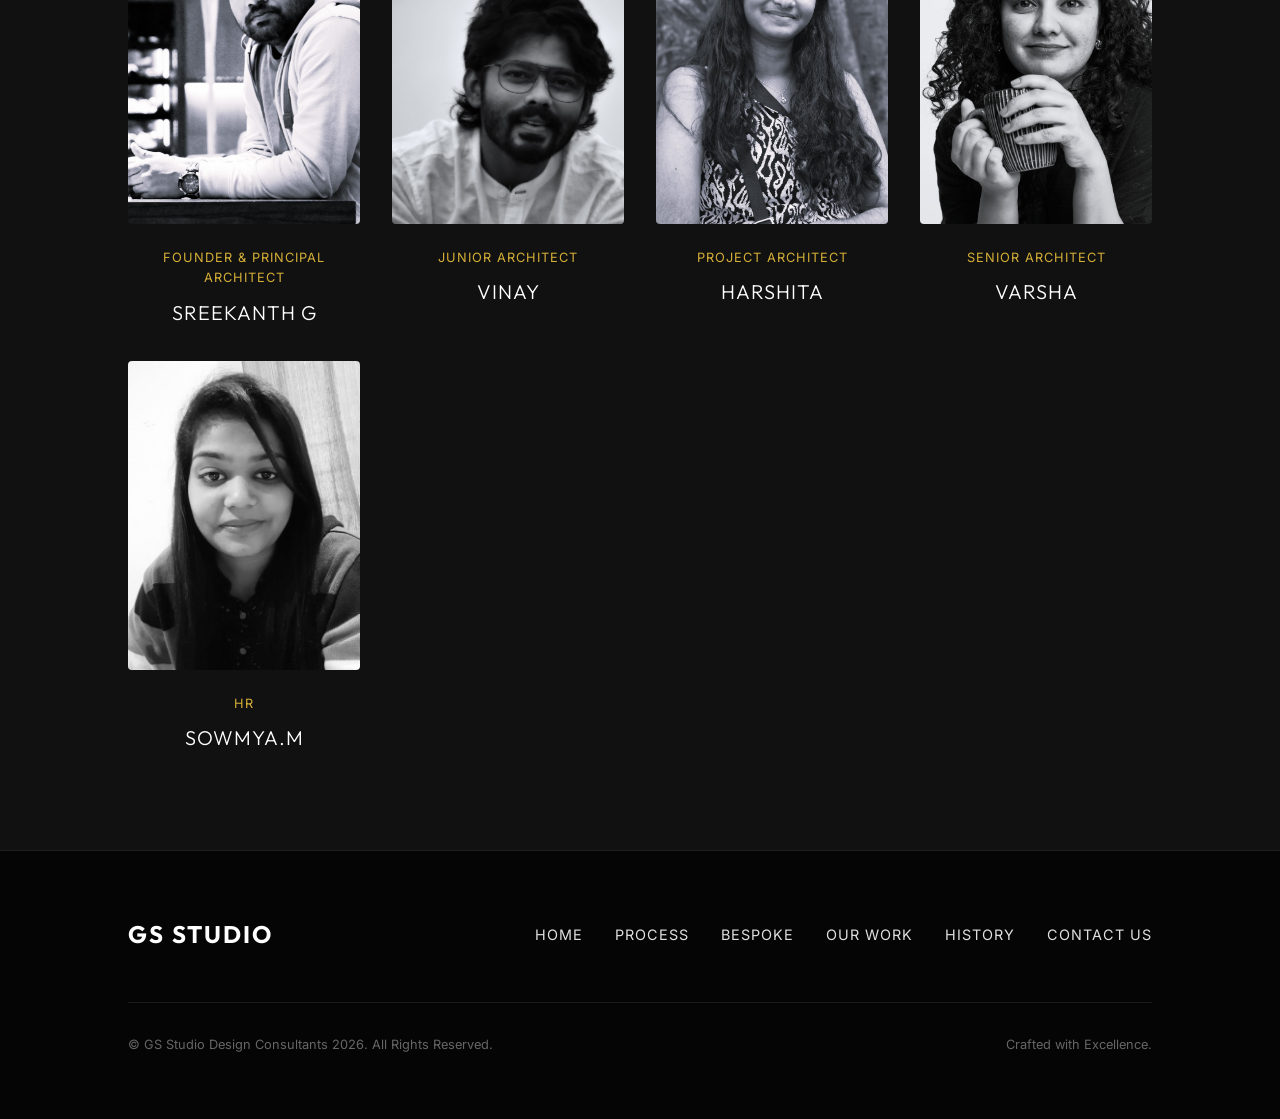
==== commit 80f88fc7: "modified mobile view" ====
--- a/index.html
+++ b/index.html
@@ -110,22 +110,24 @@
 
     <!-- Section 3 Split -->
     <section class="split-section" id="process">
-      <div class="tile">
+      <div class="tile tile-left">
         <img src="https://images.unsplash.com/photo-1503387762-592deb58ef4e?q=80&w=2071&auto=format&fit=crop"
           class="tile-bg" alt="Process">
         <div class="tile-content">
-          <h3 class="tile-heading">Process <svg class="tile-icon">
-              <use href="#icon-arrow-right"></use>
-            </svg></h3>
-        </div>
-      </div>
-      <div class="tile">
+          <h3 class="tile-heading">Process</h3>
+          <svg class="tile-icon" viewBox="0 0 50 15">
+            <path d="M0,7.5 L48,7.5 M40,1 L48,7.5 L40,14" fill="none" stroke="currentColor" stroke-width="1.5"/>
+          </svg>
+        </div>
+      </div>
+      <div class="tile tile-right">
         <img src="https://images.unsplash.com/photo-1486406146926-c627a92ad1ab?q=80&w=2070&auto=format&fit=crop"
           class="tile-bg" alt="History">
         <div class="tile-content">
-          <h3 class="tile-heading">History <svg class="tile-icon">
-              <use href="#icon-arrow-right"></use>
-            </svg></h3>
+          <h3 class="tile-heading">History</h3>
+          <svg class="tile-icon" viewBox="0 0 50 15">
+            <path d="M0,7.5 L48,7.5 M40,1 L48,7.5 L40,14" fill="none" stroke="currentColor" stroke-width="1.5"/>
+          </svg>
         </div>
       </div>
     </section>
--- a/style.css
+++ b/style.css
@@ -179,18 +179,31 @@
   display: flex;
   height: 100vh;
   width: 100%;
-  gap: 20px;
-  background-color: var(--bg-color);
+  gap: 4vw;
+  background-color: #c4c4c4;
+  justify-content: center;
+  align-items: center;
+  padding: 0;
 }
 
 .tile {
-  flex: 1;
+  flex: none;
+  width: 32vw;
+  height: 70vh;
+  max-width: 450px;
+  max-height: 650px;
   position: relative;
   overflow: hidden;
   display: flex;
-  align-items: center;
-  justify-content: center;
   cursor: pointer;
+}
+
+.tile-left {
+  transform: translateY(-8%);
+}
+
+.tile-right {
+  transform: translateY(8%);
 }
 
 .tile-bg {
@@ -201,26 +214,38 @@
   height: 100%;
   object-fit: cover;
   transition: transform 0.7s ease, filter 0.7s ease;
-  filter: brightness(0.85);
+  filter: brightness(0.65) grayscale(40%);
   z-index: -1;
 }
 
 .tile:hover .tile-bg {
   transform: scale(1.05);
-  filter: brightness(0.5);
+  filter: brightness(0.5) grayscale(0%);
 }
 
 .tile-content {
-  text-align: center;
+  position: absolute;
+  bottom: 15%;
+  left: 50%;
+  transform: translateX(-50%);
+  width: 65%;
+  padding: 30px 25px;
+  border: 1px solid rgba(255, 255, 255, 0.4);
+  text-align: left;
+  display: flex;
+  flex-direction: column;
+  align-items: flex-start;
   z-index: 1;
 }
 
 .tile-heading {
   font-size: 3rem;
-  display: flex;
-  align-items: center;
-  gap: 15px;
+  font-weight: 300;
+  color: #fff;
+  margin-bottom: 15px;
   transition: color 0.3s ease;
+  font-family: 'Outfit', sans-serif;
+  letter-spacing: 2px;
 }
 
 .tile:hover .tile-heading {
@@ -228,17 +253,15 @@
 }
 
 .tile-icon {
-  width: 30px;
-  height: 30px;
-  fill: currentColor;
-  opacity: 0;
-  transform: translateX(-20px);
+  width: 50px;
+  height: 15px;
+  color: #fff;
   transition: all 0.3s ease;
 }
 
 .tile:hover .tile-icon {
-  opacity: 1;
-  transform: translateX(0);
+  transform: translateX(10px);
+  color: var(--accent-color);
 }
 
 /* Jump Nav */
